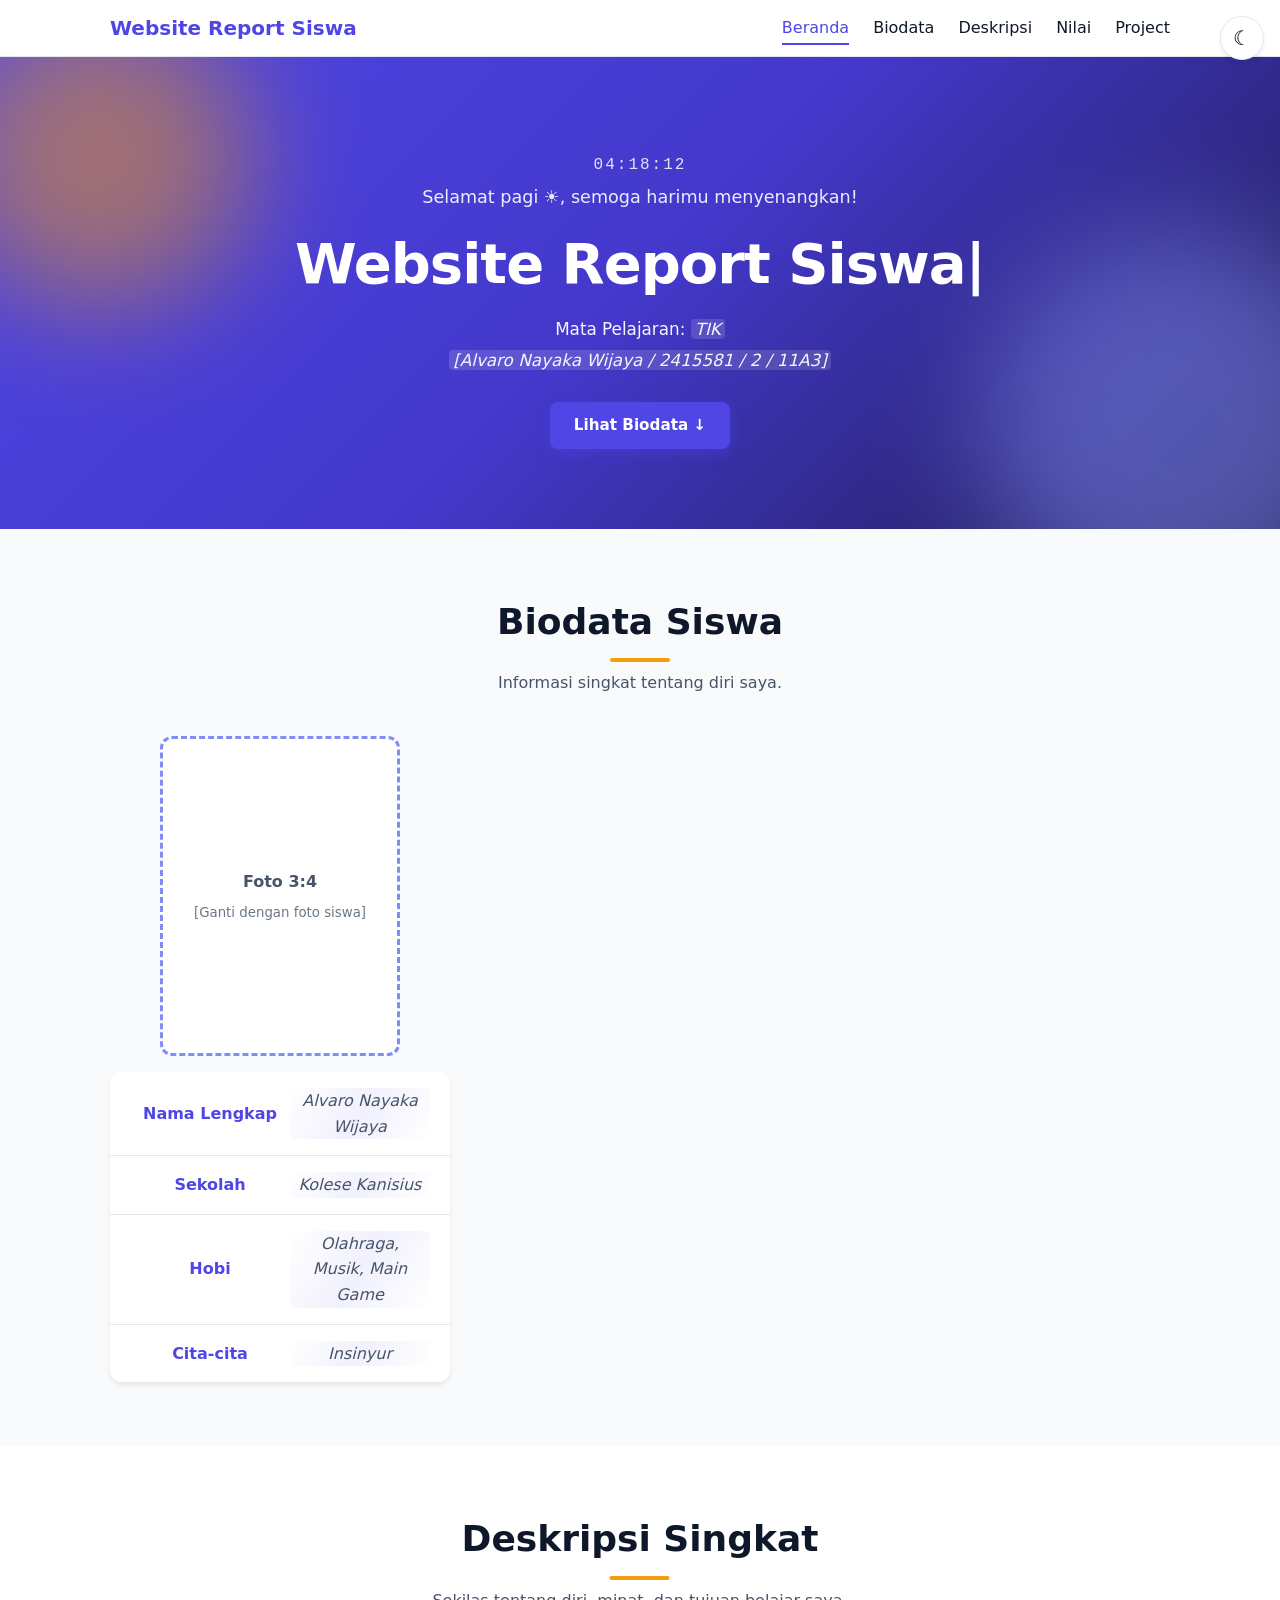
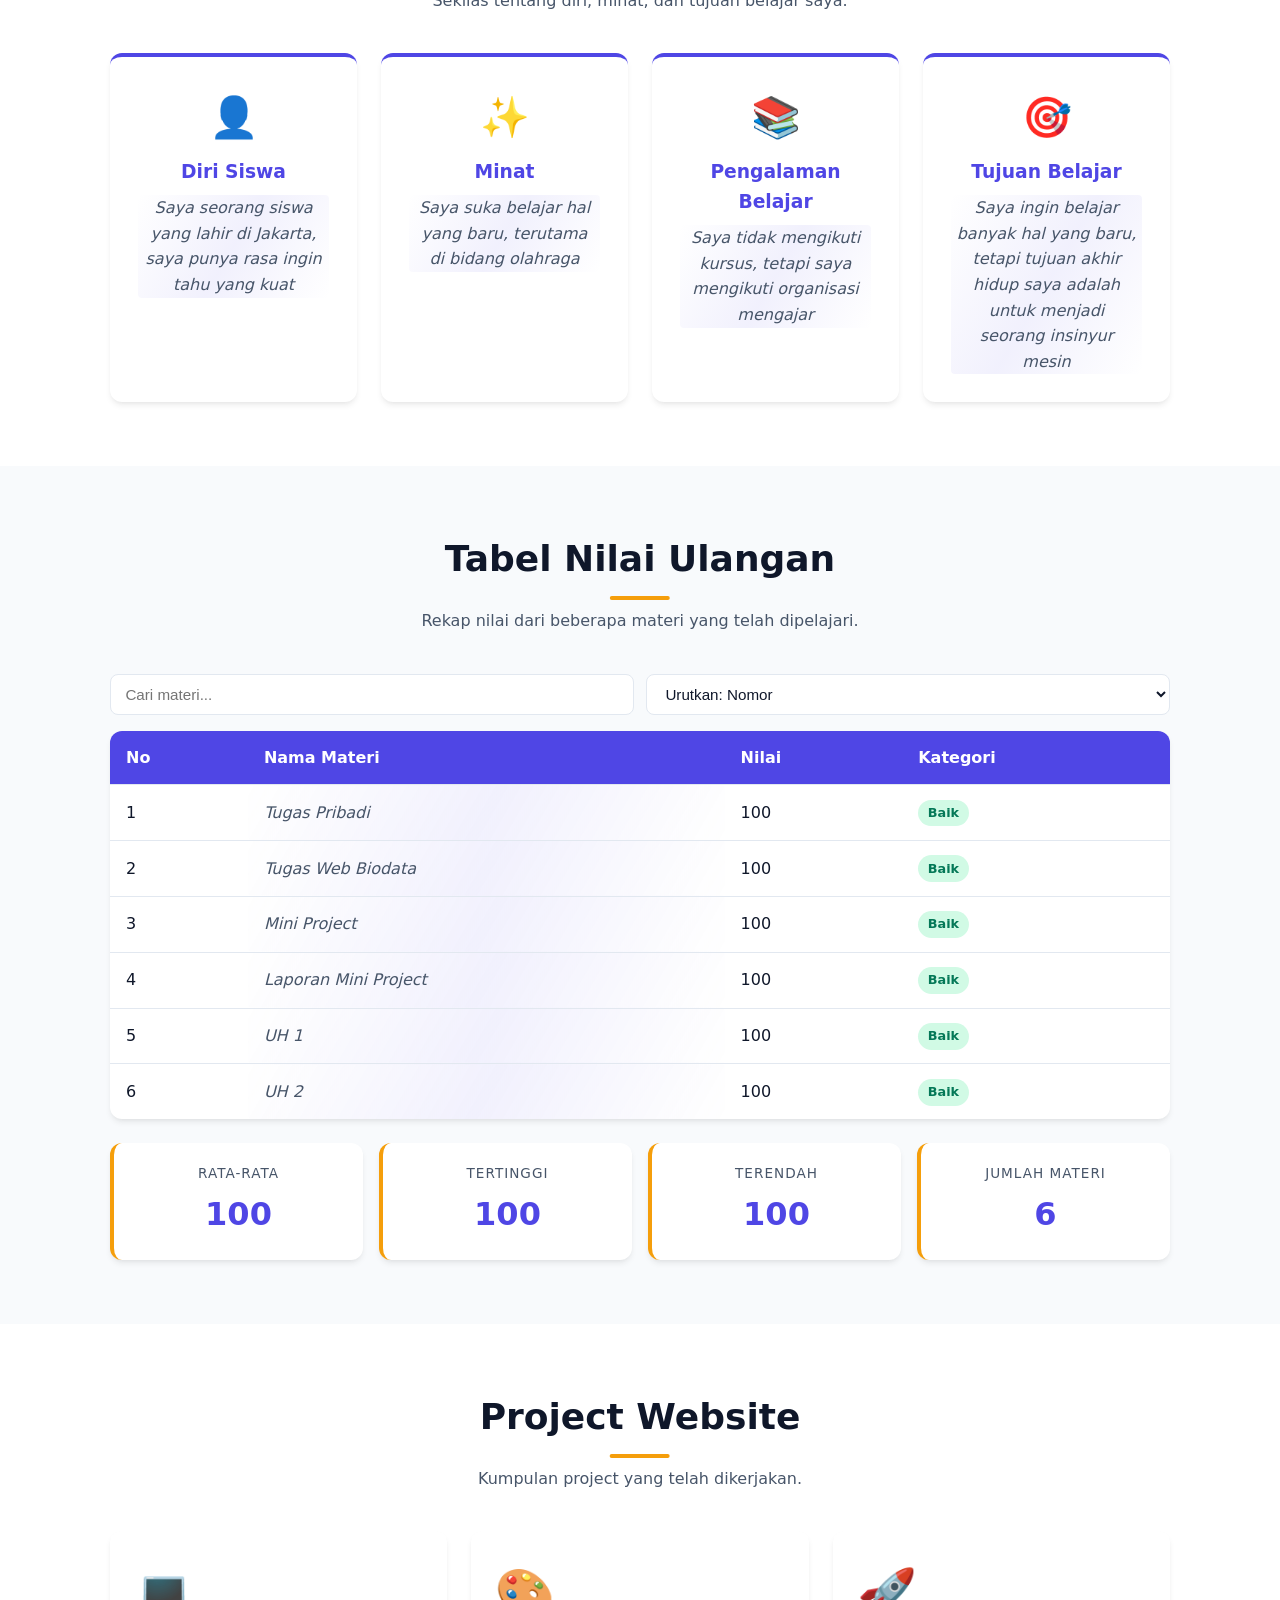
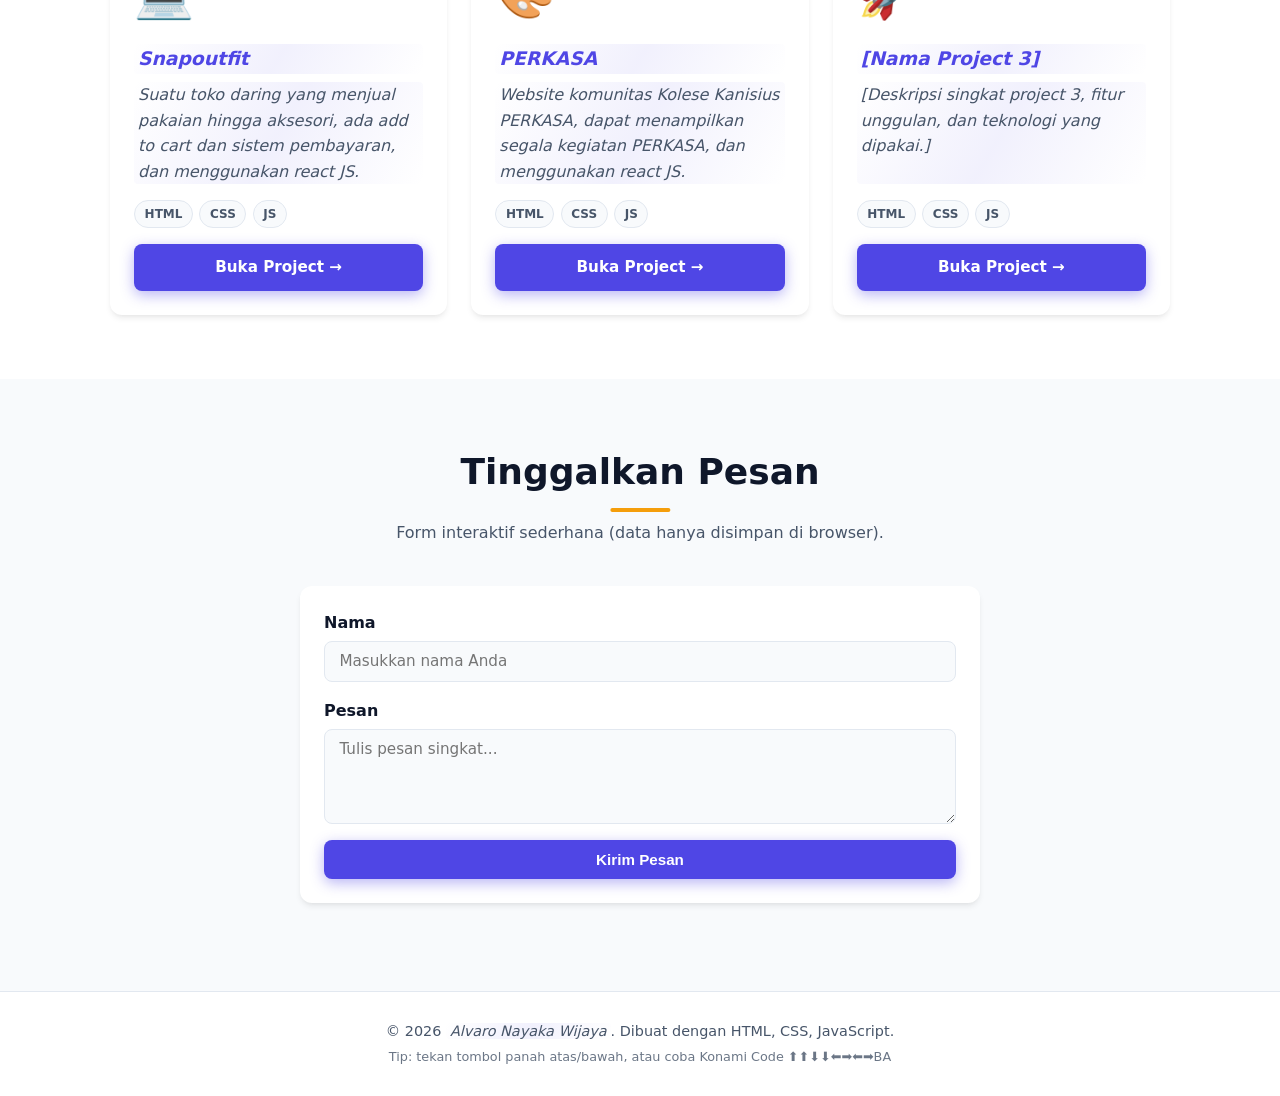
==== index.html @ 35d97513 "Update index.html" ====
<!DOCTYPE html>
<html lang="id">
<head>
  <meta charset="UTF-8" />
  <meta name="viewport" content="width=device-width, initial-scale=1.0" />
  <title>Website Report Siswa</title>
  <link rel="stylesheet" href="css/style.css" />
</head>
<body>

  <div id="loader" class="loader">
    <div class="loader-spinner"></div>
    <p>Memuat halaman...</p>
  </div>

  <div id="scrollProgress" class="scroll-progress"></div>

  <button id="backToTop" class="back-to-top" aria-label="Kembali ke atas">&uarr;</button>

  <button id="themeToggle" class="theme-toggle" aria-label="Ganti tema">
    <span class="theme-icon">&#9790;</span>
  </button>

  <nav class="navbar" id="navbar">
    <div class="nav-container">
      <a href="#header" class="nav-logo">Website Report Siswa</a>
      <button class="nav-burger" id="navBurger" aria-label="Menu">
        <span></span><span></span><span></span>
      </button>
      <ul class="nav-menu" id="navMenu">
        <li><a href="#header" class="nav-link active">Beranda</a></li>
        <li><a href="#biodata" class="nav-link">Biodata</a></li>
        <li><a href="#deskripsi" class="nav-link">Deskripsi</a></li>
        <li><a href="#nilai" class="nav-link">Nilai</a></li>
        <li><a href="#project" class="nav-link">Project</a></li>
      </ul>
    </div>
  </nav>

  <header class="header" id="header">
    <div class="header-bg"></div>
    <div class="container header-content">
      <p class="header-clock" id="liveClock">--:--:--</p>
      <p class="header-greeting" id="greeting">Selamat datang!</p>
      <h1 class="header-title">
        <span id="typedTitle"></span><span class="cursor">|</span>
      </h1>
      <p class="header-subject">Mata Pelajaran: <span class="placeholder">TIK</span></p>
      <p class="header-identity">
        <span class="placeholder">[Alvaro Nayaka Wijaya / 2415581 / 2 / 11A3]</span>
      </p>
      <a href="#biodata" class="btn btn-primary header-cta">Lihat Biodata &darr;</a>
    </div>
  </header>

  <main>

    <section class="section reveal" id="biodata">
      <div class="container">
        <h2 class="section-title">Biodata Siswa</h2>
        <p class="section-sub">Informasi singkat tentang diri saya.</p>
        <div class="biodata-grid">
          <div class="biodata-photo">
            <div class="biodata-photo">
            <div class="photo-frame" id="photoFrame">
              <div class="photo-placeholder">
                <span>Foto 3:4</span>
                <small>[Ganti dengan foto siswa]</small>
              </div>
            </div>
          </div>    
          <ul class="biodata-list">
            <li><strong>Nama Lengkap</strong><span class="placeholder">Alvaro Nayaka Wijaya</span></li>
            <li><strong>Sekolah</strong><span class="placeholder">Kolese Kanisius</span></li>
            <li><strong>Hobi</strong><span class="placeholder">Olahraga, Musik, Main Game</span></li>
            <li><strong>Cita-cita</strong><span class="placeholder">Insinyur</span></li>
          </ul>
        </div>
      </div>
    </section>

    <section class="section section-alt reveal" id="deskripsi">
      <div class="container">
        <h2 class="section-title">Deskripsi Singkat</h2>
        <p class="section-sub">Sekilas tentang diri, minat, dan tujuan belajar saya.</p>
        <div class="desc-grid">
          <article class="desc-card">
            <div class="desc-icon">&#128100;</div>
            <h3>Diri Siswa</h3>
            <p class="placeholder">Saya seorang siswa yang lahir di Jakarta, saya punya rasa ingin tahu yang kuat</p>
          </article>
          <article class="desc-card">
            <div class="desc-icon">&#10024;</div>
            <h3>Minat</h3>
            <p class="placeholder">Saya suka belajar hal yang baru, terutama di bidang olahraga</p>
          </article>
          <article class="desc-card">
            <div class="desc-icon">&#128218;</div>
            <h3>Pengalaman Belajar</h3>
            <p class="placeholder">Saya tidak mengikuti kursus, tetapi saya mengikuti organisasi mengajar</p>
          </article>
          <article class="desc-card">
            <div class="desc-icon">&#127919;</div>
            <h3>Tujuan Belajar</h3>
            <p class="placeholder">Saya ingin belajar banyak hal yang baru, tetapi tujuan akhir hidup saya adalah untuk menjadi seorang insinyur mesin</p>
          </article>
        </div>
      </div>
    </section>

    <section class="section reveal" id="nilai">
      <div class="container">
        <h2 class="section-title">Tabel Nilai Ulangan</h2>
        <p class="section-sub">Rekap nilai dari beberapa materi yang telah dipelajari.</p>

        <div class="table-controls">
          <input type="text" id="searchNilai" placeholder="Cari materi..." class="input" />
          <select id="sortNilai" class="input">
            <option value="default">Urutkan: Nomor</option>
            <option value="asc">Nilai Terendah</option>
            <option value="desc">Nilai Tertinggi</option>
            <option value="az">Nama A-Z</option>
          </select>
        </div>

        <div class="table-wrapper">
          <table class="table-nilai" id="tableNilai">
            <thead>
              <tr>
                <th>No</th>
                <th>Nama Materi</th>
                <th>Nilai</th>
                <th>Kategori</th>
              </tr>
            </thead>
            <tbody>
              <tr><td>1</td><td class="placeholder">Tugas Pribadi</td><td data-nilai="100">100</td><td></td></tr>
              <tr><td>2</td><td class="placeholder">Tugas Web Biodata</td><td data-nilai="100">100</td><td></td></tr>
              <tr><td>3</td><td class="placeholder">Mini Project</td><td data-nilai="100">100</td><td></td></tr>
              <tr><td>4</td><td class="placeholder">Laporan Mini Project</td><td data-nilai="100">100</td><td></td></tr>
              <tr><td>5</td><td class="placeholder">UH 1</td><td data-nilai="100">100</td><td></td></tr>
              <tr><td>6</td><td class="placeholder">UH 2</td><td data-nilai="100">100</td><td></td></tr>
            </tbody>
          </table>
        </div>

        <div class="stats-grid">
          <div class="stat-card">
            <p class="stat-label">Rata-rata</p>
            <p class="stat-value"><span data-counter="0" id="statAvg">0</span></p>
          </div>
          <div class="stat-card">
            <p class="stat-label">Tertinggi</p>
            <p class="stat-value"><span data-counter="0" id="statMax">0</span></p>
          </div>
          <div class="stat-card">
            <p class="stat-label">Terendah</p>
            <p class="stat-value"><span data-counter="0" id="statMin">0</span></p>
          </div>
          <div class="stat-card">
            <p class="stat-label">Jumlah Materi</p>
            <p class="stat-value"><span data-counter="0" id="statCount">0</span></p>
          </div>
        </div>
      </div>
    </section>

    <section class="section section-alt reveal" id="project">
      <div class="container">
        <h2 class="section-title">Project Website</h2>
        <p class="section-sub">Kumpulan project yang telah dikerjakan.</p>
        <div class="project-grid">
          <article class="project-card" data-project="1">
            <div class="project-thumb">&#128187;</div>
            <h3 class="placeholder">Snapoutfit</h3>
            <p class="placeholder">Suatu toko daring yang menjual pakaian hingga aksesori, ada add to cart dan sistem pembayaran, dan menggunakan react JS.</p>
            <div class="project-tags">
              <span class="tag">HTML</span><span class="tag">CSS</span><span class="tag">JS</span>
            </div>
            <div class="project-actions">
              <a href="project1.html" class="btn btn-primary">Buka Project &rarr;</a>
            </div>
          </article>

          <article class="project-card" data-project="2">
            <div class="project-thumb">&#127912;</div>
            <h3 class="placeholder">PERKASA</h3>
            <p class="placeholder">Website komunitas Kolese Kanisius PERKASA, dapat menampilkan segala kegiatan PERKASA, dan menggunakan react JS.</p>
            <div class="project-tags">
              <span class="tag">HTML</span><span class="tag">CSS</span><span class="tag">JS</span>
            </div>
            <div class="project-actions">
              <a href="project2.html" class="btn btn-primary">Buka Project &rarr;</a>
            </div>
          </article>

          <article class="project-card" data-project="3">
            <div class="project-thumb">&#128640;</div>
            <h3 class="placeholder">[Nama Project 3]</h3>
            <p class="placeholder">[Deskripsi singkat project 3, fitur unggulan, dan teknologi yang dipakai.]</p>
            <div class="project-tags">
              <span class="tag">HTML</span><span class="tag">CSS</span><span class="tag">JS</span>
            </div>
            <div class="project-actions">
              <a href="project3.html" class="btn btn-primary">Buka Project &rarr;</a>
            </div>
          </article>
        </div>
      </div>
    </section>

    <section class="section reveal" id="pesan">
      <div class="container narrow">
        <h2 class="section-title">Tinggalkan Pesan</h2>
        <p class="section-sub">Form interaktif sederhana (data hanya disimpan di browser).</p>
        <form class="contact-form" id="contactForm">
          <label>
            Nama
            <input type="text" id="cfName" required placeholder="Masukkan nama Anda" />
          </label>
          <label>
            Pesan
            <textarea id="cfMsg" rows="4" required placeholder="Tulis pesan singkat..."></textarea>
          </label>
          <button type="submit" class="btn btn-primary">Kirim Pesan</button>
        </form>
        <ul class="message-list" id="messageList"></ul>
      </div>
    </section>
  </main>

  <footer class="footer">
    <div class="container footer-inner">
      <p>&copy; <span id="year"></span> <span class="placeholder">Alvaro Nayaka Wijaya</span>. Dibuat dengan HTML, CSS, JavaScript.</p>
      <p class="footer-hint">Tip: tekan tombol panah atas/bawah, atau coba Konami Code &#11014;&#11014;&#11015;&#11015;&#11013;&#10145;&#11013;&#10145;BA</p>
    </div>
  </footer>

  <div id="toastContainer" class="toast-container"></div>

  <script src="js/script.js"></script>
</body>
</html>
---- css/style.css ----
*, *::before, *::after { box-sizing: border-box; }
html { scroll-behavior: smooth; }

:root {
  --primary: #4f46e5;
  --primary-dark: #4338ca;
  --primary-light: #818cf8;
  --accent: #f59e0b;
  --bg: #f8fafc;
  --bg-alt: #ffffff;
  --surface: #ffffff;
  --text: #0f172a;
  --text-muted: #475569;
  --border: #e2e8f0;
  --shadow: 0 4px 6px -1px rgba(0,0,0,0.08), 0 2px 4px -2px rgba(0,0,0,0.05);
  --shadow-lg: 0 20px 25px -5px rgba(0,0,0,0.1), 0 8px 10px -6px rgba(0,0,0,0.05);
  --radius: 12px;
  --radius-sm: 8px;
  --transition: 0.3s ease;
  --container: 1100px;
}

[data-theme="dark"] {
  --primary: #818cf8;
  --primary-dark: #6366f1;
  --primary-light: #a5b4fc;
  --accent: #fbbf24;
  --bg: #0f172a;
  --bg-alt: #1e293b;
  --surface: #1e293b;
  --text: #f1f5f9;
  --text-muted: #cbd5e1;
  --border: #334155;
  --shadow: 0 4px 6px -1px rgba(0,0,0,0.4), 0 2px 4px -2px rgba(0,0,0,0.3);
  --shadow-lg: 0 20px 25px -5px rgba(0,0,0,0.5), 0 8px 10px -6px rgba(0,0,0,0.3);
}

body {
  margin: 0;
  font-family: 'Segoe UI', Tahoma, system-ui, -apple-system, sans-serif;
  background: var(--bg);
  color: var(--text);
  line-height: 1.6;
  transition: background var(--transition), color var(--transition);
  overflow-x: hidden;
}

img { max-width: 100%; display: block; }
a { color: var(--primary); text-decoration: none; }

.container {
  width: 100%;
  max-width: var(--container);
  margin: 0 auto;
  padding: 0 1.25rem;
}
.container.narrow { max-width: 720px; }

.placeholder {
  font-style: italic;
  color: var(--text-muted);
  background: linear-gradient(120deg, transparent 0%, rgba(79,70,229,0.08) 50%, transparent 100%);
  padding: 0 0.25rem;
  border-radius: 4px;
}

.loader {
  position: fixed; inset: 0;
  background: var(--bg);
  display: flex; flex-direction: column;
  align-items: center; justify-content: center;
  z-index: 9999;
  transition: opacity 0.5s, visibility 0.5s;
}
.loader.hidden { opacity: 0; visibility: hidden; }
.loader-spinner {
  width: 60px; height: 60px;
  border: 4px solid var(--border);
  border-top-color: var(--primary);
  border-radius: 50%;
  animation: spin 1s linear infinite;
  margin-bottom: 1rem;
}
@keyframes spin { to { transform: rotate(360deg); } }

.scroll-progress {
  position: fixed; top: 0; left: 0;
  height: 4px; width: 0%;
  background: linear-gradient(90deg, var(--primary), var(--accent));
  z-index: 10000;
  transition: width 0.1s linear;
}

.back-to-top {
  position: fixed; bottom: 1.5rem; right: 1.5rem;
  width: 48px; height: 48px;
  border-radius: 50%;
  background: var(--primary);
  color: #fff;
  border: none;
  font-size: 1.25rem; font-weight: bold;
  cursor: pointer;
  box-shadow: var(--shadow-lg);
  opacity: 0; visibility: hidden;
  transform: translateY(20px);
  transition: all var(--transition);
  z-index: 999;
}
.back-to-top.visible { opacity: 1; visibility: visible; transform: translateY(0); }
.back-to-top:hover { background: var(--primary-dark); transform: translateY(-4px); }

.theme-toggle {
  position: fixed; top: 1rem; right: 1rem;
  width: 44px; height: 44px;
  border-radius: 50%;
  background: var(--surface);
  border: 1px solid var(--border);
  cursor: pointer;
  font-size: 1.25rem;
  box-shadow: var(--shadow);
  z-index: 1001;
  transition: transform var(--transition), background var(--transition);
}
.theme-toggle:hover { transform: rotate(30deg); }

.navbar {
  position: sticky; top: 0;
  background: var(--surface);
  border-bottom: 1px solid var(--border);
  z-index: 100;
  transition: background var(--transition), box-shadow var(--transition);
}
.navbar.scrolled { box-shadow: var(--shadow); }
.nav-container {
  display: flex; align-items: center; justify-content: space-between;
  max-width: var(--container);
  margin: 0 auto;
  padding: 0.75rem 1.25rem;
}
.nav-logo {
  font-weight: 700; font-size: 1.25rem;
  color: var(--primary);
}
.nav-menu {
  display: flex; gap: 1.5rem;
  list-style: none; margin: 0; padding: 0;
}
.nav-link {
  color: var(--text);
  font-weight: 500;
  padding: 0.5rem 0;
  position: relative;
  transition: color var(--transition);
}
.nav-link::after {
  content: ''; position: absolute;
  bottom: 0; left: 0;
  width: 0; height: 2px;
  background: var(--primary);
  transition: width var(--transition);
}
.nav-link:hover, .nav-link.active { color: var(--primary); }
.nav-link:hover::after, .nav-link.active::after { width: 100%; }

.nav-burger {
  display: none;
  flex-direction: column;
  gap: 4px;
  background: transparent; border: none;
  padding: 8px;
  cursor: pointer;
}
.nav-burger span {
  display: block;
  width: 24px; height: 2px;
  background: var(--text);
  transition: transform var(--transition), opacity var(--transition);
}
.nav-burger.open span:nth-child(1) { transform: translateY(6px) rotate(45deg); }
.nav-burger.open span:nth-child(2) { opacity: 0; }
.nav-burger.open span:nth-child(3) { transform: translateY(-6px) rotate(-45deg); }

.header {
  position: relative;
  padding: 6rem 0 5rem;
  overflow: hidden;
  text-align: center;
  color: #fff;
}
.header-bg {
  position: absolute; inset: 0;
  background: linear-gradient(135deg, var(--primary) 0%, var(--primary-dark) 50%, #1e1b4b 100%);
  z-index: -2;
}
.header-bg::before, .header-bg::after {
  content: '';
  position: absolute;
  border-radius: 50%;
  filter: blur(60px);
  opacity: 0.5;
}
.header-bg::before {
  width: 300px; height: 300px;
  background: var(--accent);
  top: -50px; left: -50px;
  animation: float 8s ease-in-out infinite;
}
.header-bg::after {
  width: 400px; height: 400px;
  background: var(--primary-light);
  bottom: -100px; right: -100px;
  animation: float 10s ease-in-out infinite reverse;
}
@keyframes float {
  0%, 100% { transform: translate(0,0); }
  50% { transform: translate(40px, -30px); }
}
.header-content { position: relative; z-index: 1; }
.header-clock {
  font-family: 'Courier New', monospace;
  font-size: 1rem;
  opacity: 0.85;
  letter-spacing: 2px;
  margin: 0;
}
.header-greeting {
  font-size: 1.1rem; opacity: 0.9;
  margin: 0.25rem 0 0.5rem;
}
.header-title {
  font-size: clamp(2rem, 5vw, 3.5rem);
  margin: 0.5rem 0;
  font-weight: 800;
  letter-spacing: -1px;
}
.cursor { animation: blink 1s steps(2) infinite; }
@keyframes blink { 50% { opacity: 0; } }
.header-subject, .header-identity {
  font-size: 1.05rem;
  opacity: 0.95;
  margin: 0.25rem 0;
}
.header .placeholder {
  background: rgba(255,255,255,0.15);
  color: #fff;
}
.header-cta { margin-top: 1.5rem; }

.btn {
  display: inline-block;
  padding: 0.7rem 1.5rem;
  border-radius: var(--radius-sm);
  font-weight: 600;
  font-size: 0.95rem;
  border: none; cursor: pointer;
  transition: all var(--transition);
  text-align: center;
}
.btn-primary {
  background: var(--primary);
  color: #fff;
  box-shadow: 0 4px 14px rgba(79,70,229,0.4);
}
.btn-primary:hover {
  background: var(--primary-dark);
  transform: translateY(-2px);
  box-shadow: 0 6px 20px rgba(79,70,229,0.5);
}
.btn-ghost {
  background: transparent;
  color: var(--primary);
  border: 2px solid var(--primary);
}
.btn-ghost:hover {
  background: var(--primary);
  color: #fff;
}

.section {
  padding: 4rem 0;
}
.section-alt { background: var(--bg-alt); }
.section-title {
  text-align: center;
  font-size: clamp(1.5rem, 4vw, 2.25rem);
  margin: 0 0 0.5rem;
  position: relative;
  display: inline-block;
  left: 50%; transform: translateX(-50%);
}
.section-title::after {
  content: '';
  display: block;
  width: 60px; height: 4px;
  background: var(--accent);
  margin: 0.5rem auto 0;
  border-radius: 2px;
}
.section-sub {
  text-align: center;
  color: var(--text-muted);
  margin: 0 0 2.5rem;
}

.reveal {
  opacity: 0;
  transform: translateY(40px);
  transition: opacity 0.8s, transform 0.8s;
}
.reveal.visible {
  opacity: 1; transform: translateY(0);
}

.biodata-grid {
  display: grid;
  grid-template-columns: 1fr 2fr;
  gap: 2.5rem;
  align-items: start;
}
.biodata-photo { text-align: center; }
.photo-frame {
  width: 100%;
  max-width: 240px;
  aspect-ratio: 3/4;
  margin: 0 auto 1rem;
  background: var(--surface);
  border: 3px dashed var(--primary-light);
  border-radius: var(--radius);
  overflow: hidden;
  position: relative;
  transition: transform var(--transition);
}
.photo-frame:hover { transform: scale(1.02) rotate(-1deg); }
.photo-frame img {
  width: 100%; height: 100%;
  object-fit: cover;
}
.photo-placeholder {
  position: absolute; inset: 0;
  display: flex; flex-direction: column;
  align-items: center; justify-content: center;
  color: var(--text-muted);
  font-weight: 600;
  text-align: center; padding: 1rem;
}
.photo-placeholder small { margin-top: 0.5rem; font-weight: 400; opacity: 0.8; }
.biodata-list {
  list-style: none;
  padding: 0; margin: 0;
  background: var(--surface);
  border-radius: var(--radius);
  box-shadow: var(--shadow);
  overflow: hidden;
}
.biodata-list li {
  display: grid;
  grid-template-columns: 160px 1fr;
  padding: 1rem 1.25rem;
  border-bottom: 1px solid var(--border);
  align-items: center;
  transition: background var(--transition);
}
.biodata-list li:last-child { border-bottom: none; }
.biodata-list li:hover { background: var(--bg); }
.biodata-list strong { color: var(--primary); }

.desc-grid {
  display: grid;
  grid-template-columns: repeat(auto-fit, minmax(220px, 1fr));
  gap: 1.5rem;
}
.desc-card {
  background: var(--surface);
  padding: 1.75rem;
  border-radius: var(--radius);
  box-shadow: var(--shadow);
  text-align: center;
  transition: transform var(--transition), box-shadow var(--transition);
  border-top: 4px solid var(--primary);
}
.desc-card:hover {
  transform: translateY(-6px);
  box-shadow: var(--shadow-lg);
}
.desc-icon {
  font-size: 2.5rem;
  margin-bottom: 0.5rem;
}
.desc-card h3 {
  margin: 0.5rem 0;
  color: var(--primary);
}
.desc-card p { margin: 0; color: var(--text-muted); }

.table-controls {
  display: flex; gap: 0.75rem;
  margin-bottom: 1rem;
  flex-wrap: wrap;
}
.input {
  flex: 1; min-width: 180px;
  padding: 0.65rem 0.9rem;
  border: 1px solid var(--border);
  border-radius: var(--radius-sm);
  background: var(--surface);
  color: var(--text);
  font-size: 0.95rem;
  transition: border var(--transition), box-shadow var(--transition);
}
.input:focus {
  outline: none;
  border-color: var(--primary);
  box-shadow: 0 0 0 3px rgba(79,70,229,0.15);
}
.table-wrapper {
  overflow-x: auto;
  background: var(--surface);
  border-radius: var(--radius);
  box-shadow: var(--shadow);
}
.table-nilai {
  width: 100%;
  border-collapse: collapse;
  min-width: 500px;
}
.table-nilai thead { background: var(--primary); color: #fff; }
.table-nilai th, .table-nilai td {
  padding: 0.85rem 1rem;
  text-align: left;
}
.table-nilai tbody tr {
  border-top: 1px solid var(--border);
  transition: background var(--transition);
}
.table-nilai tbody tr:hover { background: var(--bg); }
.kategori {
  display: inline-block;
  padding: 0.2rem 0.6rem;
  border-radius: 999px;
  font-size: 0.8rem;
  font-weight: 600;
}
.kategori.baik { background: #d1fae5; color: #047857; }
.kategori.cukup { background: #fef3c7; color: #b45309; }
.kategori.kurang { background: #fee2e2; color: #b91c1c; }
[data-theme="dark"] .kategori.baik { background: #064e3b; color: #6ee7b7; }
[data-theme="dark"] .kategori.cukup { background: #78350f; color: #fcd34d; }
[data-theme="dark"] .kategori.kurang { background: #7f1d1d; color: #fca5a5; }

.stats-grid {
  display: grid;
  grid-template-columns: repeat(auto-fit, minmax(140px, 1fr));
  gap: 1rem;
  margin-top: 1.5rem;
}
.stat-card {
  background: var(--surface);
  padding: 1.25rem;
  border-radius: var(--radius);
  text-align: center;
  box-shadow: var(--shadow);
  border-left: 4px solid var(--accent);
}
.stat-label {
  margin: 0;
  color: var(--text-muted);
  font-size: 0.85rem;
  text-transform: uppercase;
  letter-spacing: 1px;
}
.stat-value {
  font-size: 2rem;
  font-weight: 800;
  color: var(--primary);
  margin: 0.25rem 0 0;
}

.project-grid {
  display: grid;
  grid-template-columns: repeat(auto-fit, minmax(260px, 1fr));
  gap: 1.5rem;
}
.project-card {
  background: var(--surface);
  border-radius: var(--radius);
  padding: 1.5rem;
  box-shadow: var(--shadow);
  display: flex; flex-direction: column;
  transition: transform var(--transition), box-shadow var(--transition);
  position: relative;
  overflow: hidden;
}
.project-card::before {
  content: '';
  position: absolute;
  top: 0; left: 0; right: 0;
  height: 4px;
  background: linear-gradient(90deg, var(--primary), var(--accent));
  transform: scaleX(0);
  transform-origin: left;
  transition: transform 0.4s;
}
.project-card:hover { transform: translateY(-6px); box-shadow: var(--shadow-lg); }
.project-card:hover::before { transform: scaleX(1); }
.project-thumb {
  font-size: 3rem;
  margin-bottom: 0.5rem;
}
.project-card h3 { margin: 0.25rem 0 0.5rem; color: var(--primary); }
.project-card p { color: var(--text-muted); flex: 1; margin: 0 0 1rem; }
.project-tags {
  display: flex; flex-wrap: wrap; gap: 0.4rem;
  margin-bottom: 1rem;
}
.tag {
  background: var(--bg);
  border: 1px solid var(--border);
  color: var(--text-muted);
  padding: 0.2rem 0.6rem;
  border-radius: 999px;
  font-size: 0.75rem;
  font-weight: 600;
}
.project-actions {
  display: flex; gap: 0.5rem;
  flex-wrap: wrap;
}
.project-actions .btn { flex: 1; min-width: 110px; }

.contact-form {
  display: flex; flex-direction: column;
  gap: 1rem;
  background: var(--surface);
  padding: 1.5rem;
  border-radius: var(--radius);
  box-shadow: var(--shadow);
}
.contact-form label {
  display: flex; flex-direction: column;
  gap: 0.35rem;
  font-weight: 600;
  color: var(--text);
}
.contact-form input, .contact-form textarea {
  padding: 0.65rem 0.9rem;
  border: 1px solid var(--border);
  border-radius: var(--radius-sm);
  background: var(--bg);
  color: var(--text);
  font-family: inherit;
  font-size: 0.95rem;
  resize: vertical;
}
.contact-form input:focus, .contact-form textarea:focus {
  outline: none;
  border-color: var(--primary);
  box-shadow: 0 0 0 3px rgba(79,70,229,0.15);
}
.message-list {
  list-style: none;
  padding: 0;
  margin: 1.5rem 0 0;
  display: flex; flex-direction: column;
  gap: 0.75rem;
}
.message-list li {
  background: var(--surface);
  padding: 0.85rem 1rem;
  border-radius: var(--radius-sm);
  box-shadow: var(--shadow);
  border-left: 4px solid var(--primary);
  display: flex; flex-direction: column;
  gap: 0.25rem;
  animation: slideIn 0.4s;
}
.message-list .msg-name { font-weight: 700; color: var(--primary); }
.message-list .msg-time { font-size: 0.75rem; color: var(--text-muted); }
.message-list .msg-del {
  align-self: flex-end;
  background: transparent;
  border: none;
  color: #dc2626;
  cursor: pointer;
  font-size: 0.85rem;
}
@keyframes slideIn {
  from { opacity: 0; transform: translateX(-20px); }
  to { opacity: 1; transform: translateX(0); }
}

.footer {
  background: var(--surface);
  border-top: 1px solid var(--border);
  padding: 1.5rem 0;
  text-align: center;
  color: var(--text-muted);
  font-size: 0.9rem;
}
.footer-inner p { margin: 0.25rem 0; }
.footer-hint { font-size: 0.8rem; opacity: 0.8; }

.modal {
  position: fixed; inset: 0;
  display: none;
  align-items: center; justify-content: center;
  z-index: 2000;
  padding: 1rem;
}
.modal.open { display: flex; animation: fadeIn 0.3s; }
.modal-overlay {
  position: absolute; inset: 0;
  background: rgba(0,0,0,0.6);
  backdrop-filter: blur(4px);
}
.modal-content {
  position: relative;
  background: var(--surface);
  padding: 2rem;
  border-radius: var(--radius);
  max-width: 500px; width: 100%;
  box-shadow: var(--shadow-lg);
  animation: modalIn 0.35s cubic-bezier(.2,.9,.3,1.2);
}
@keyframes modalIn {
  from { opacity: 0; transform: translateY(40px) scale(0.95); }
  to { opacity: 1; transform: translateY(0) scale(1); }
}
@keyframes fadeIn { from { opacity: 0; } to { opacity: 1; } }
.modal-close {
  position: absolute; top: 0.75rem; right: 0.75rem;
  background: transparent; border: none;
  width: 36px; height: 36px;
  font-size: 1.5rem; cursor: pointer;
  color: var(--text-muted);
  border-radius: 50%;
  transition: background var(--transition);
}
.modal-close:hover { background: var(--bg); }

.toast-container {
  position: fixed;
  bottom: 1rem; left: 50%;
  transform: translateX(-50%);
  display: flex; flex-direction: column;
  gap: 0.5rem;
  z-index: 3000;
  pointer-events: none;
}
.toast {
  background: var(--surface);
  border-left: 4px solid var(--primary);
  padding: 0.85rem 1.25rem;
  border-radius: var(--radius-sm);
  box-shadow: var(--shadow-lg);
  min-width: 240px; max-width: 90vw;
  pointer-events: auto;
  animation: toastIn 0.3s, toastOut 0.3s 2.7s forwards;
  font-size: 0.95rem;
}
.toast.success { border-left-color: #10b981; }
.toast.error { border-left-color: #ef4444; }
.toast.info { border-left-color: var(--primary); }
@keyframes toastIn {
  from { opacity: 0; transform: translateY(20px); }
  to { opacity: 1; transform: translateY(0); }
}
@keyframes toastOut {
  to { opacity: 0; transform: translateY(20px); }
}

.project-page {
  min-height: 100vh;
  display: flex; flex-direction: column;
}
.project-hero {
  background: linear-gradient(135deg, var(--primary), var(--primary-dark));
  color: #fff;
  padding: 4rem 0 3rem;
  text-align: center;
}
.project-hero h1 {
  font-size: clamp(1.75rem, 5vw, 3rem);
  margin: 0.5rem 0;
}
.project-hero .badge {
  display: inline-block;
  background: rgba(255,255,255,0.2);
  padding: 0.25rem 0.75rem;
  border-radius: 999px;
  font-size: 0.85rem;
  font-weight: 600;
  letter-spacing: 1px;
}
.project-body { flex: 1; padding: 3rem 0; }
.project-body h2 {
  color: var(--primary);
  margin-top: 2rem;
}
.feature-list {
  list-style: none; padding: 0;
  display: grid; gap: 0.75rem;
}
.feature-list li {
  background: var(--surface);
  padding: 0.85rem 1rem;
  border-radius: var(--radius-sm);
  box-shadow: var(--shadow);
  border-left: 4px solid var(--accent);
}
.back-button-wrap {
  text-align: center; margin-top: 2rem;
}

.other-projects {
  margin-top: 3rem;
  padding-top: 2rem;
  border-top: 1px solid var(--border);
}
.other-projects h2 {
  text-align: center;
  margin-bottom: 1.5rem;
}
.wiki-embed {
  width: 100%;
  aspect-ratio: 21 / 9;
  border: 0;
  border-radius: var(--radius);
  box-shadow: var(--shadow);
  background: var(--bg-alt);
  margin-bottom: 2rem;
  display: block;
}

.other-grid {
  display: grid;
  grid-template-columns: repeat(auto-fit, minmax(300px, 1fr));
  gap: 1.5rem;
}
.other-card {
  background: var(--surface);
  border-radius: var(--radius);
  box-shadow: var(--shadow);
  overflow: hidden;
  display: flex; flex-direction: column;
  transition: transform var(--transition), box-shadow var(--transition);
  border-top: 4px solid var(--primary);
}
.other-card:hover {
  transform: translateY(-6px);
  box-shadow: var(--shadow-lg);
}
.other-preview {
  position: relative;
  width: 100%;
  background: var(--bg);
  overflow: hidden;
  border-bottom: 1px solid var(--border);

  min-height: 200px;
}
.other-preview iframe {
  position: absolute;
  top: 0; left: 0;
  border: 0;
  transform-origin: 0 0;
  pointer-events: none;
  background: var(--bg-alt);

}
.other-preview::after {
  content: '';
  position: absolute; inset: 0;
  background: linear-gradient(180deg, transparent 75%, rgba(0,0,0,0.08));
  pointer-events: none;
}
.other-preview-loading {
  position: absolute; inset: 0;
  display: flex; align-items: center; justify-content: center;
  color: var(--text-muted);
  font-size: 0.85rem;
  z-index: 1;
}
.other-preview.ready .other-preview-loading { display: none; }

.is-iframe .theme-toggle,
.is-iframe .scroll-progress,
.is-iframe .back-to-top,
.is-iframe #toastContainer,
.is-iframe #loader,
.is-iframe .navbar { display: none !important; }
.is-iframe body { overflow: hidden; }
.other-info {
  padding: 1rem 1.25rem;
  display: flex; flex-direction: column;
  gap: 0.3rem;
}
.other-info .badge-small {
  display: inline-block;
  background: var(--bg);
  border: 1px solid var(--border);
  color: var(--text-muted);
  padding: 0.15rem 0.55rem;
  border-radius: 999px;
  font-size: 0.7rem;
  font-weight: 600;
  letter-spacing: 1px;
  align-self: flex-start;
}
.other-info h4 {
  margin: 0.25rem 0 0;
  color: var(--primary);
  font-size: 1.05rem;
}
.other-info p {
  margin: 0;
  color: var(--text-muted);
  font-size: 0.9rem;
}
.other-info .btn {
  margin-top: 0.6rem;
  align-self: flex-start;
}

@media (max-width: 768px) {
  .biodata-grid {
    grid-template-columns: 1fr;
  }
  .biodata-list li {
    grid-template-columns: 1fr;
    gap: 0.25rem;
  }
  .nav-burger { display: flex; }
  .nav-menu {
    position: absolute;
    top: 100%; left: 0; right: 0;
    flex-direction: column;
    background: var(--surface);
    padding: 1rem 1.25rem;
    gap: 0.75rem;
    border-bottom: 1px solid var(--border);
    transform: translateY(-150%);
    transition: transform var(--transition);
  }
  .nav-menu.open { transform: translateY(0); }
  .header { padding: 4rem 0 3rem; }
  .section { padding: 3rem 0; }
  .theme-toggle { top: auto; bottom: 5rem; }
}

@media (max-width: 480px) {
  .project-actions { flex-direction: column; }
  .project-actions .btn { width: 100%; }
  .header-title { font-size: 1.75rem; }
}

.confetti {
  position: fixed;
  width: 10px; height: 10px;
  pointer-events: none;
  z-index: 9998;
  animation: confettiFall linear forwards;
}
@keyframes confettiFall {
  to { transform: translateY(110vh) rotate(720deg); opacity: 0; }
}

@media (prefers-reduced-motion: reduce) {
  *, *::before, *::after {
    animation-duration: 0.01ms !important;
    transition-duration: 0.01ms !important;
  }
}
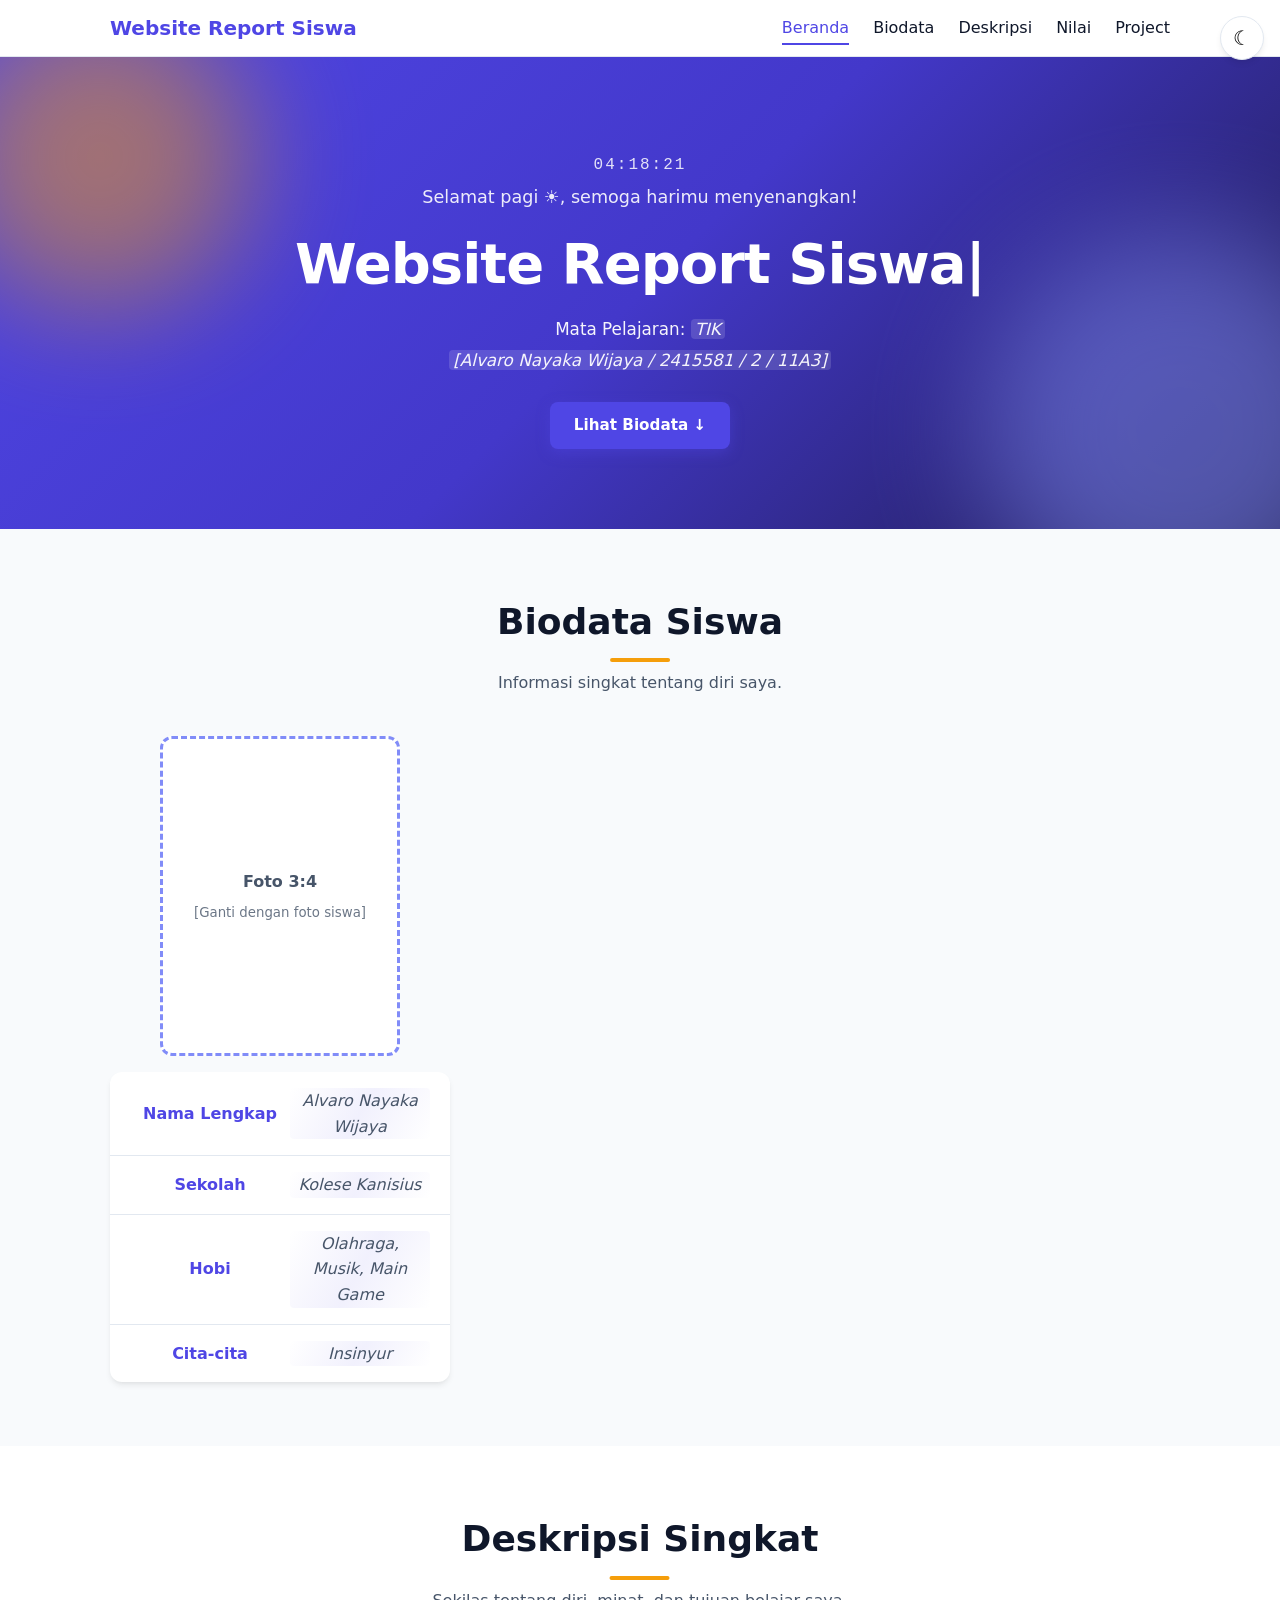
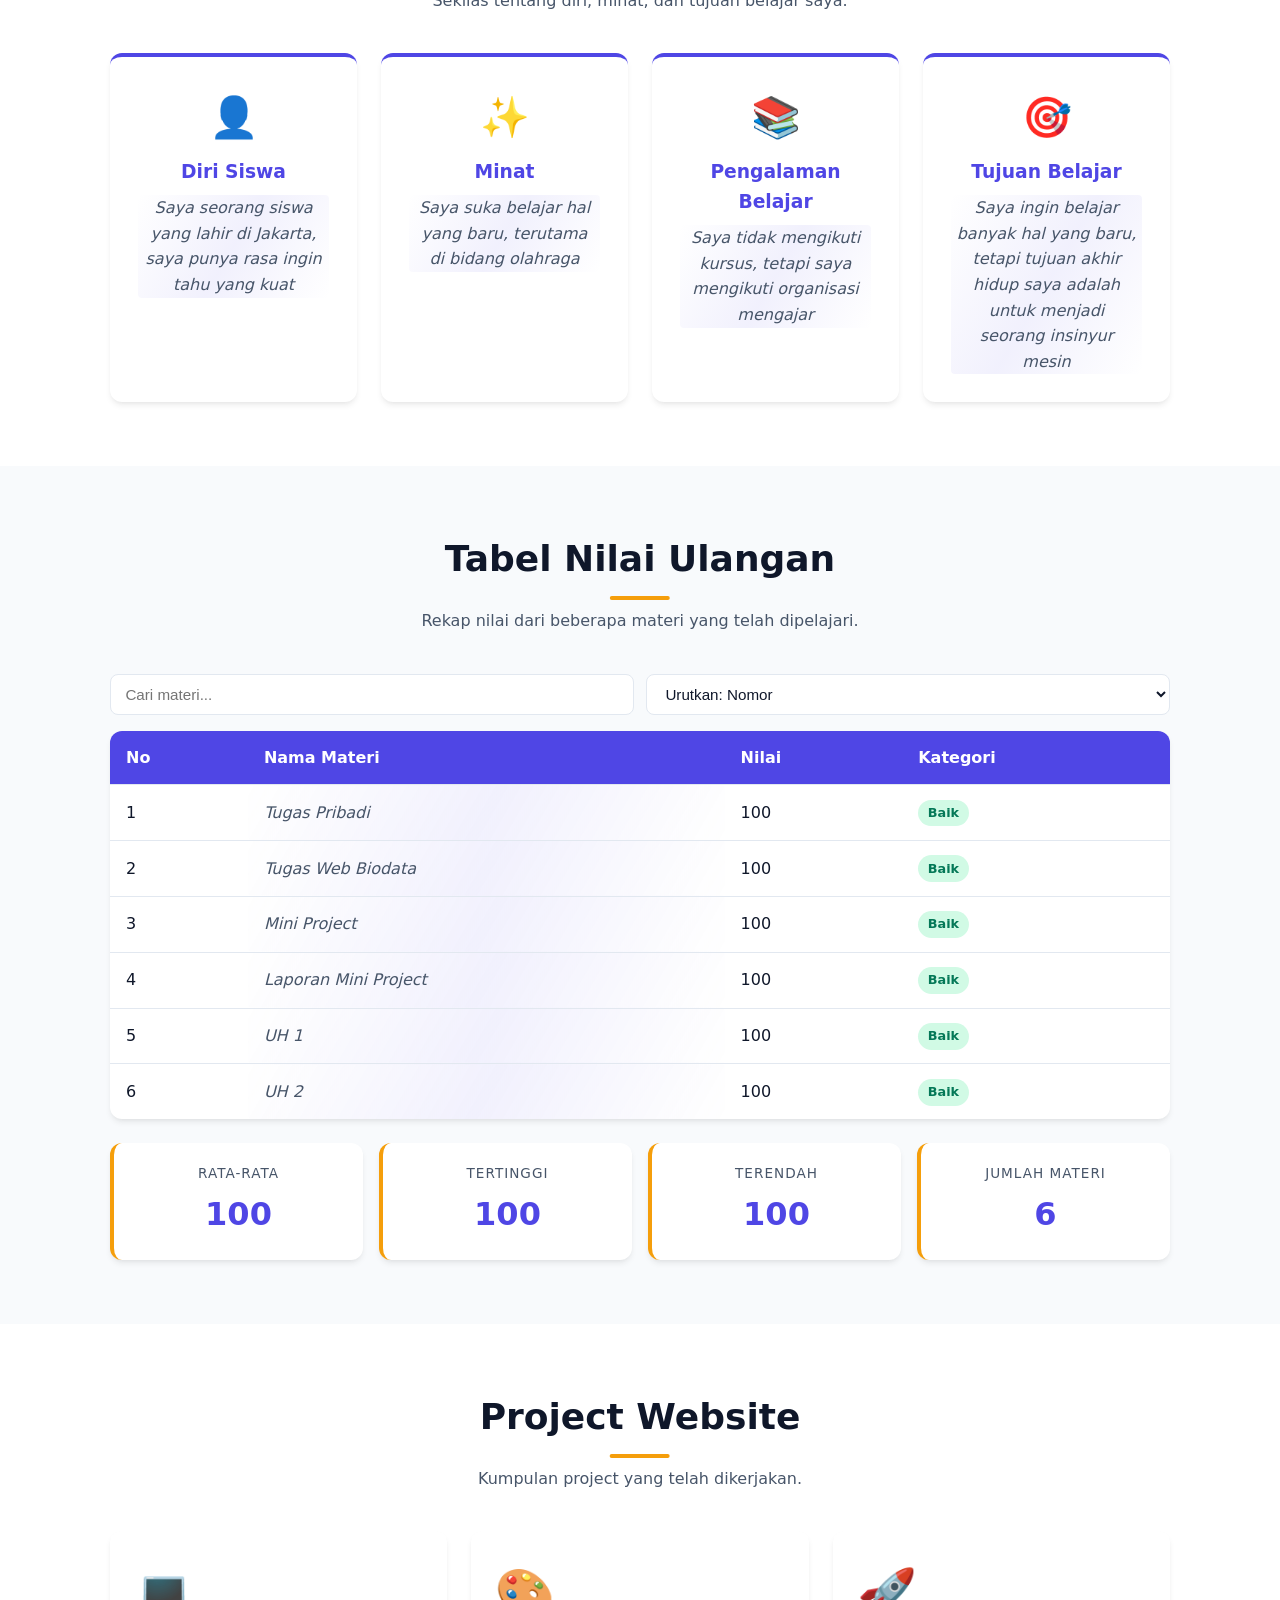
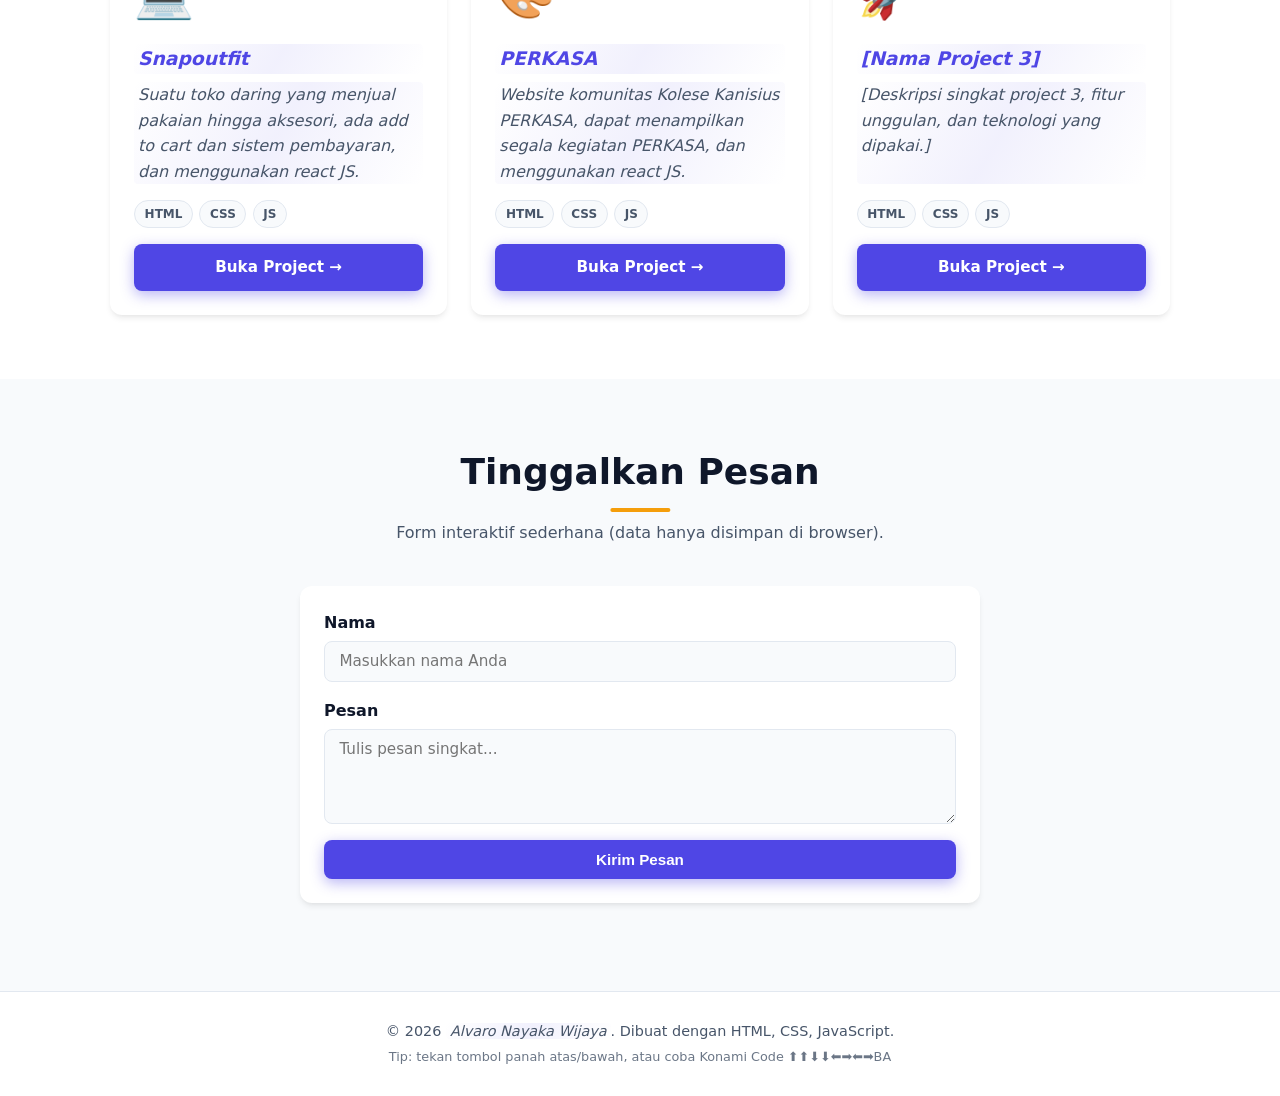
==== commit a03acb88: "Update index.html" ====
--- a/index.html
+++ b/index.html
@@ -67,8 +67,7 @@
                 <span>Foto 3:4</span>
                 <small>[Ganti dengan foto siswa]</small>
               </div>
-            </div>
-          </div>    
+            </div> 
           <ul class="biodata-list">
             <li><strong>Nama Lengkap</strong><span class="placeholder">Alvaro Nayaka Wijaya</span></li>
             <li><strong>Sekolah</strong><span class="placeholder">Kolese Kanisius</span></li>
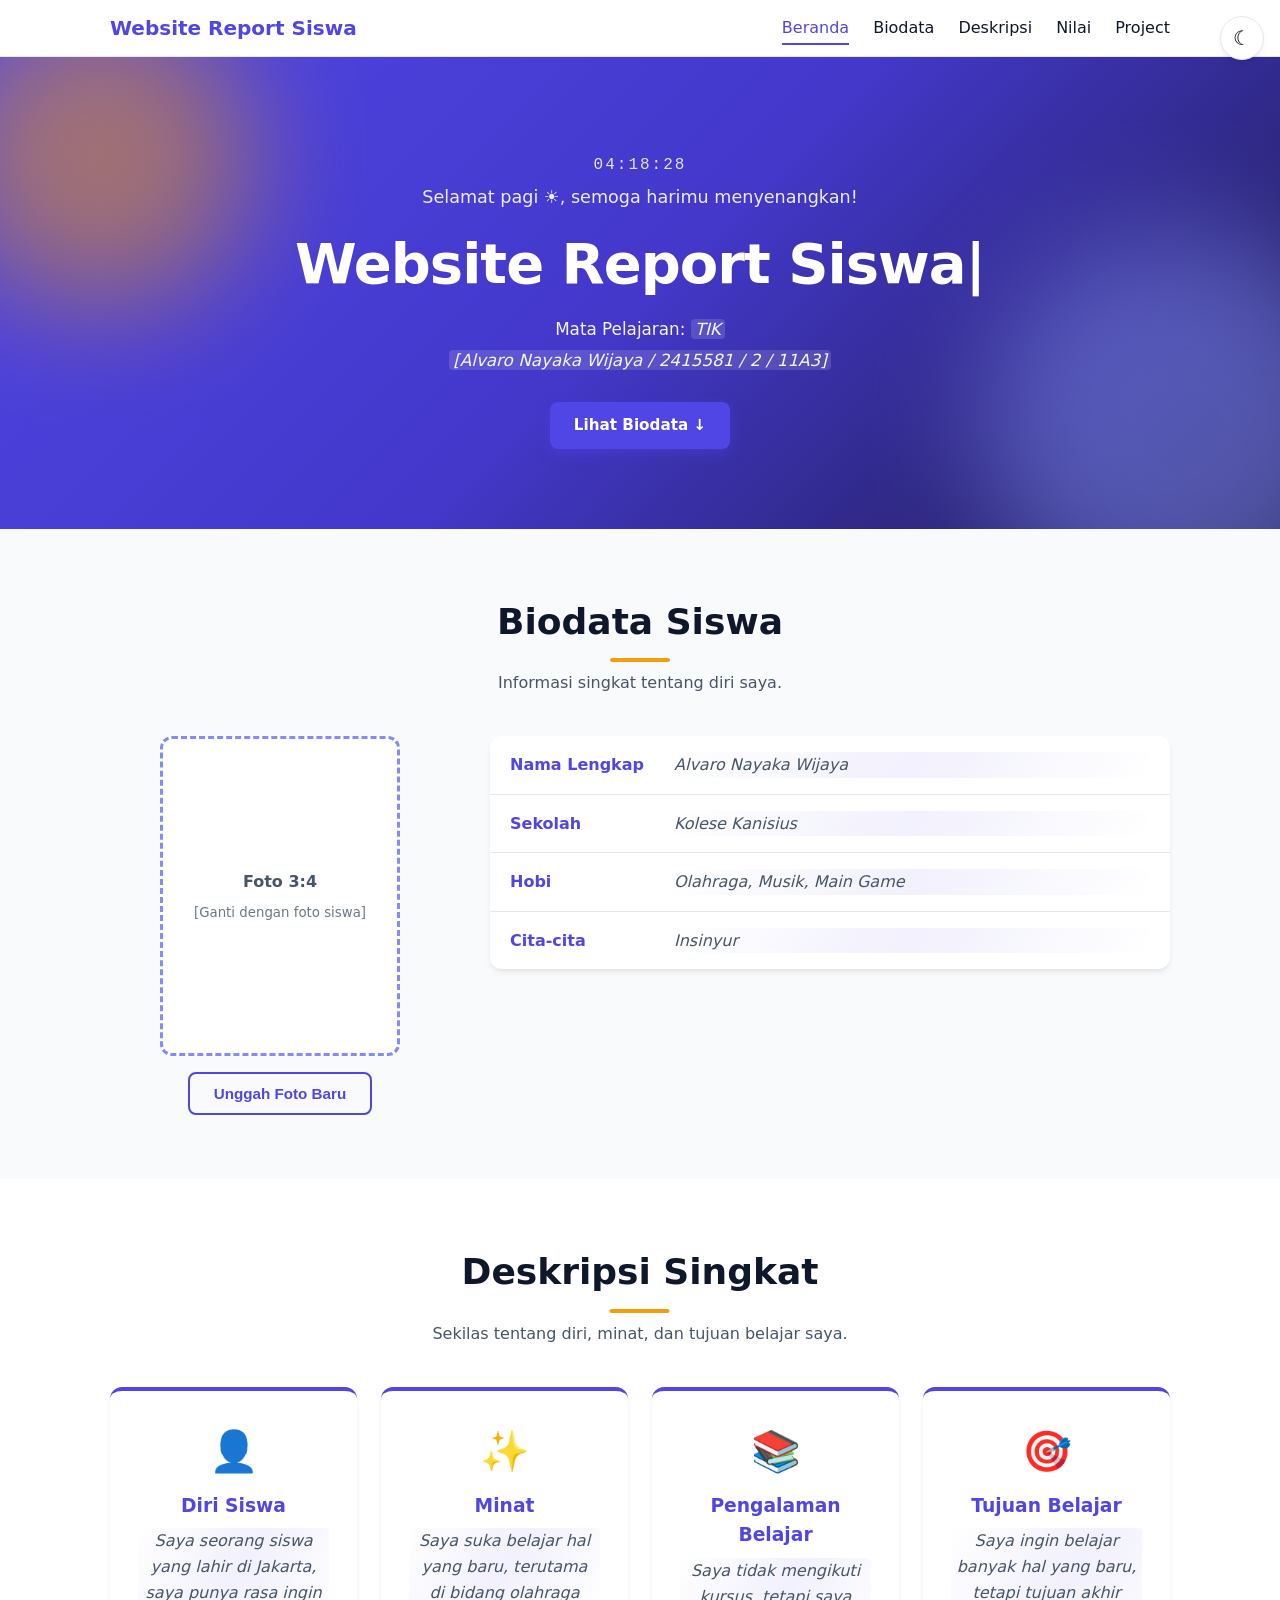
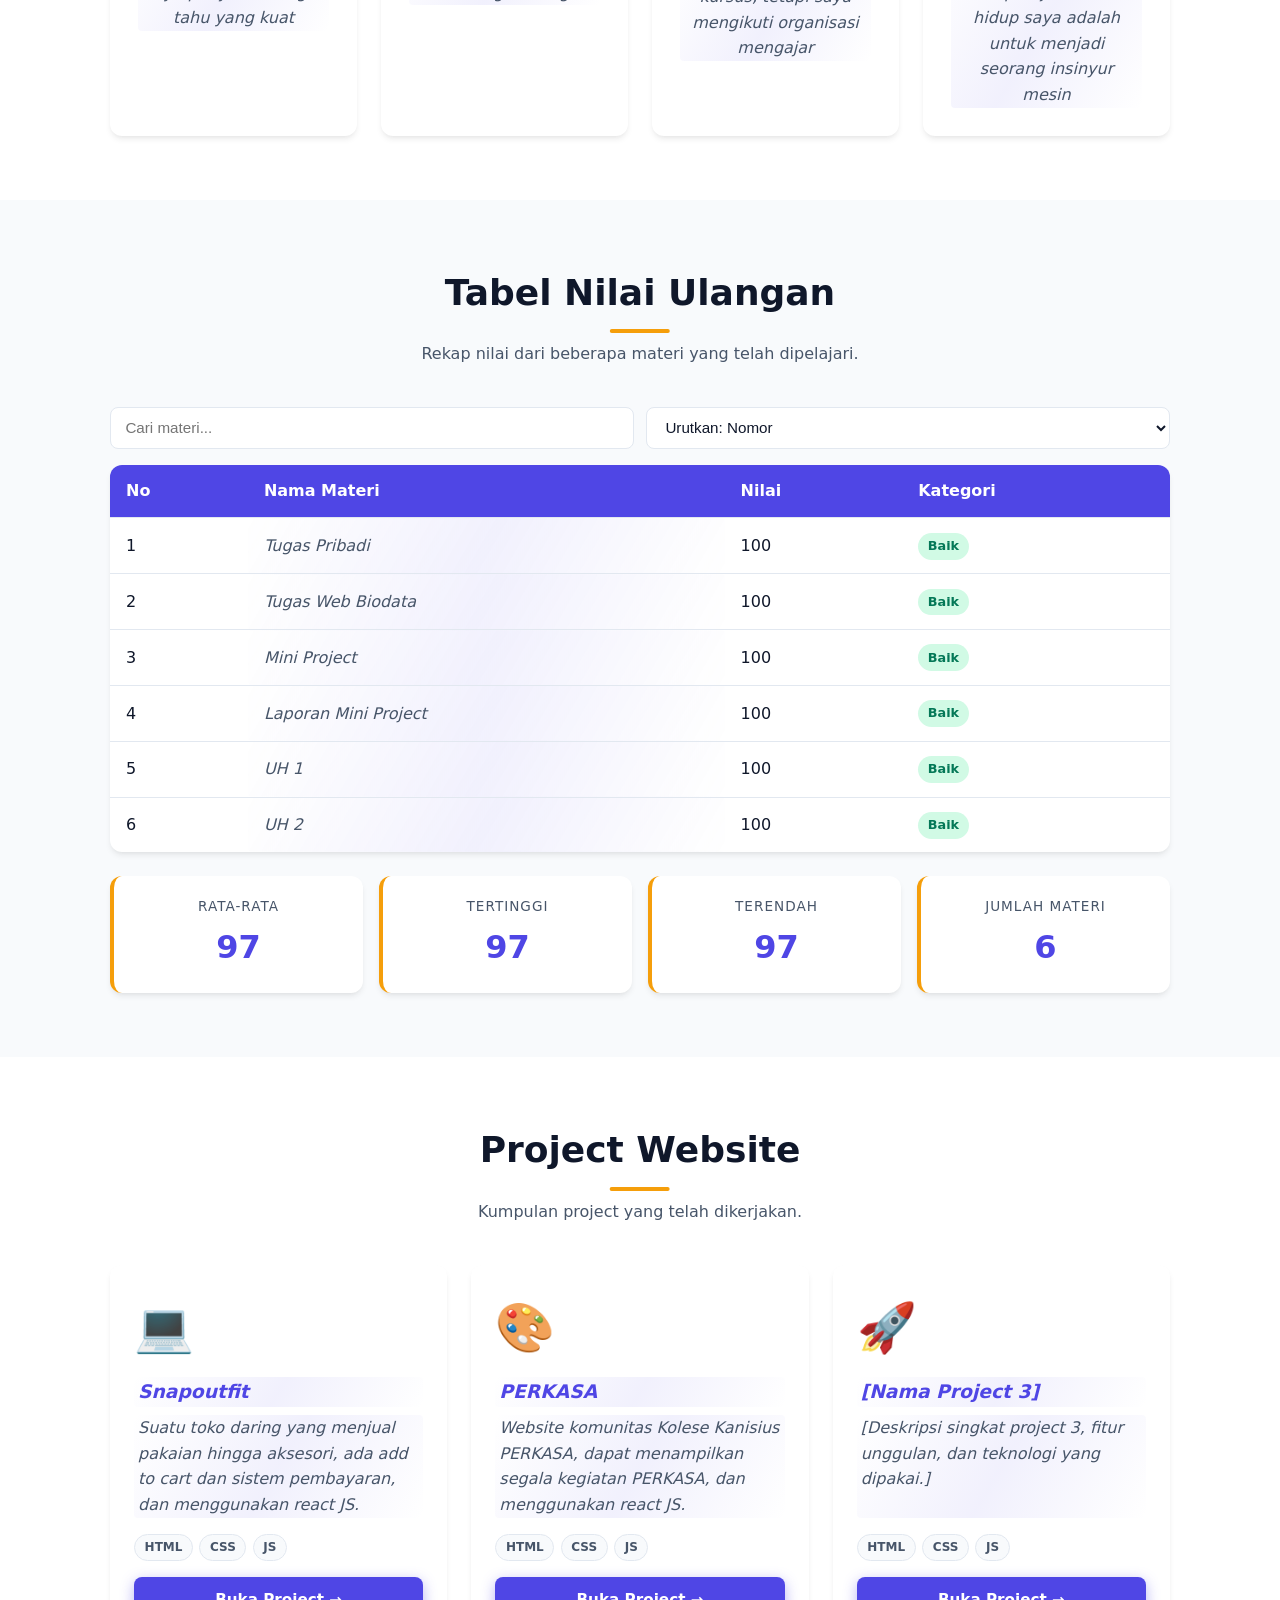
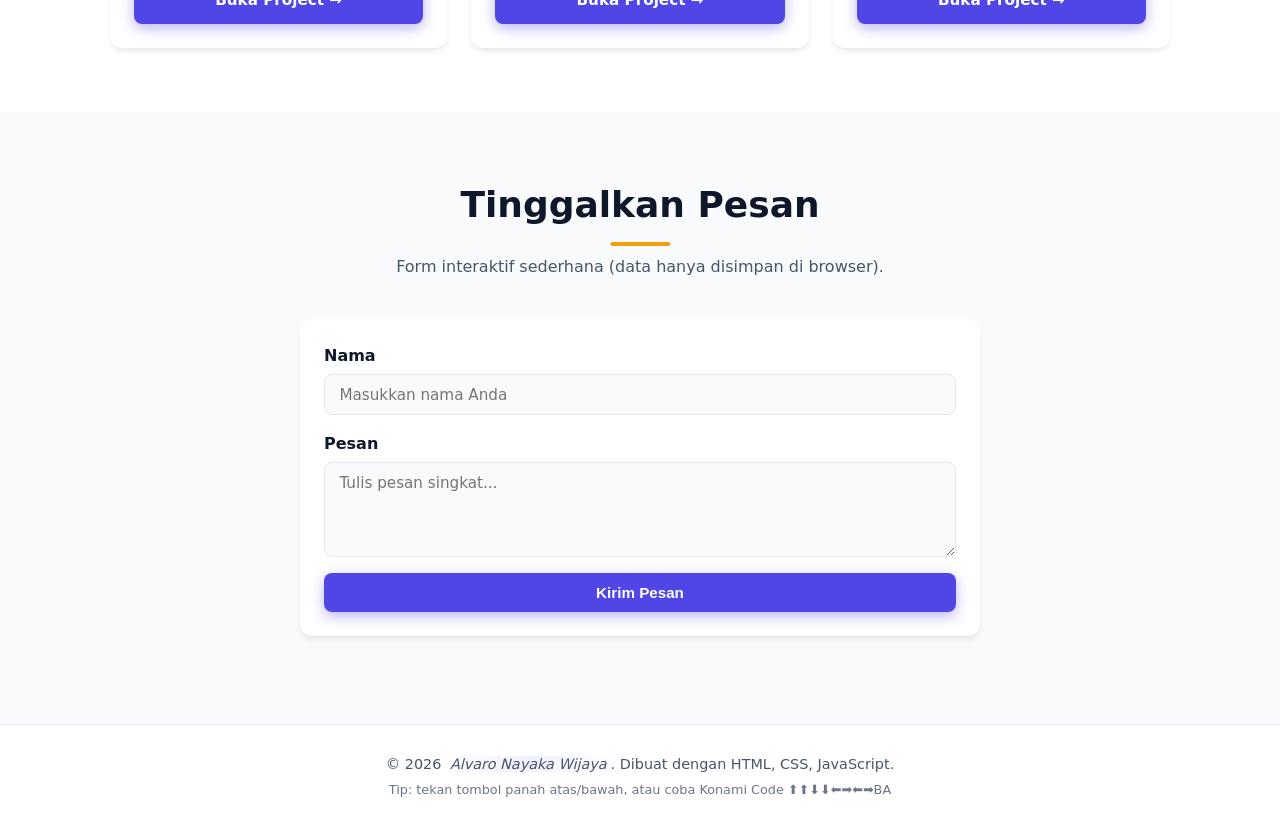
==== commit 66e5e91b: "Update index.html" ====
--- a/index.html
+++ b/index.html
@@ -61,13 +61,16 @@
         <p class="section-sub">Informasi singkat tentang diri saya.</p>
         <div class="biodata-grid">
           <div class="biodata-photo">
-            <div class="biodata-photo">
             <div class="photo-frame" id="photoFrame">
+              <!-- Aspek rasio 3:4 -->
               <div class="photo-placeholder">
                 <span>Foto 3:4</span>
                 <small>[Ganti dengan foto siswa]</small>
               </div>
-            </div> 
+            </div>
+            <button class="btn btn-ghost" id="uploadBtn" fdprocessedid="230h">Unggah Foto Baru</button>
+            <input type="file" id="photoInput" accept="image/*" hidden="">
+          </div>
           <ul class="biodata-list">
             <li><strong>Nama Lengkap</strong><span class="placeholder">Alvaro Nayaka Wijaya</span></li>
             <li><strong>Sekolah</strong><span class="placeholder">Kolese Kanisius</span></li>
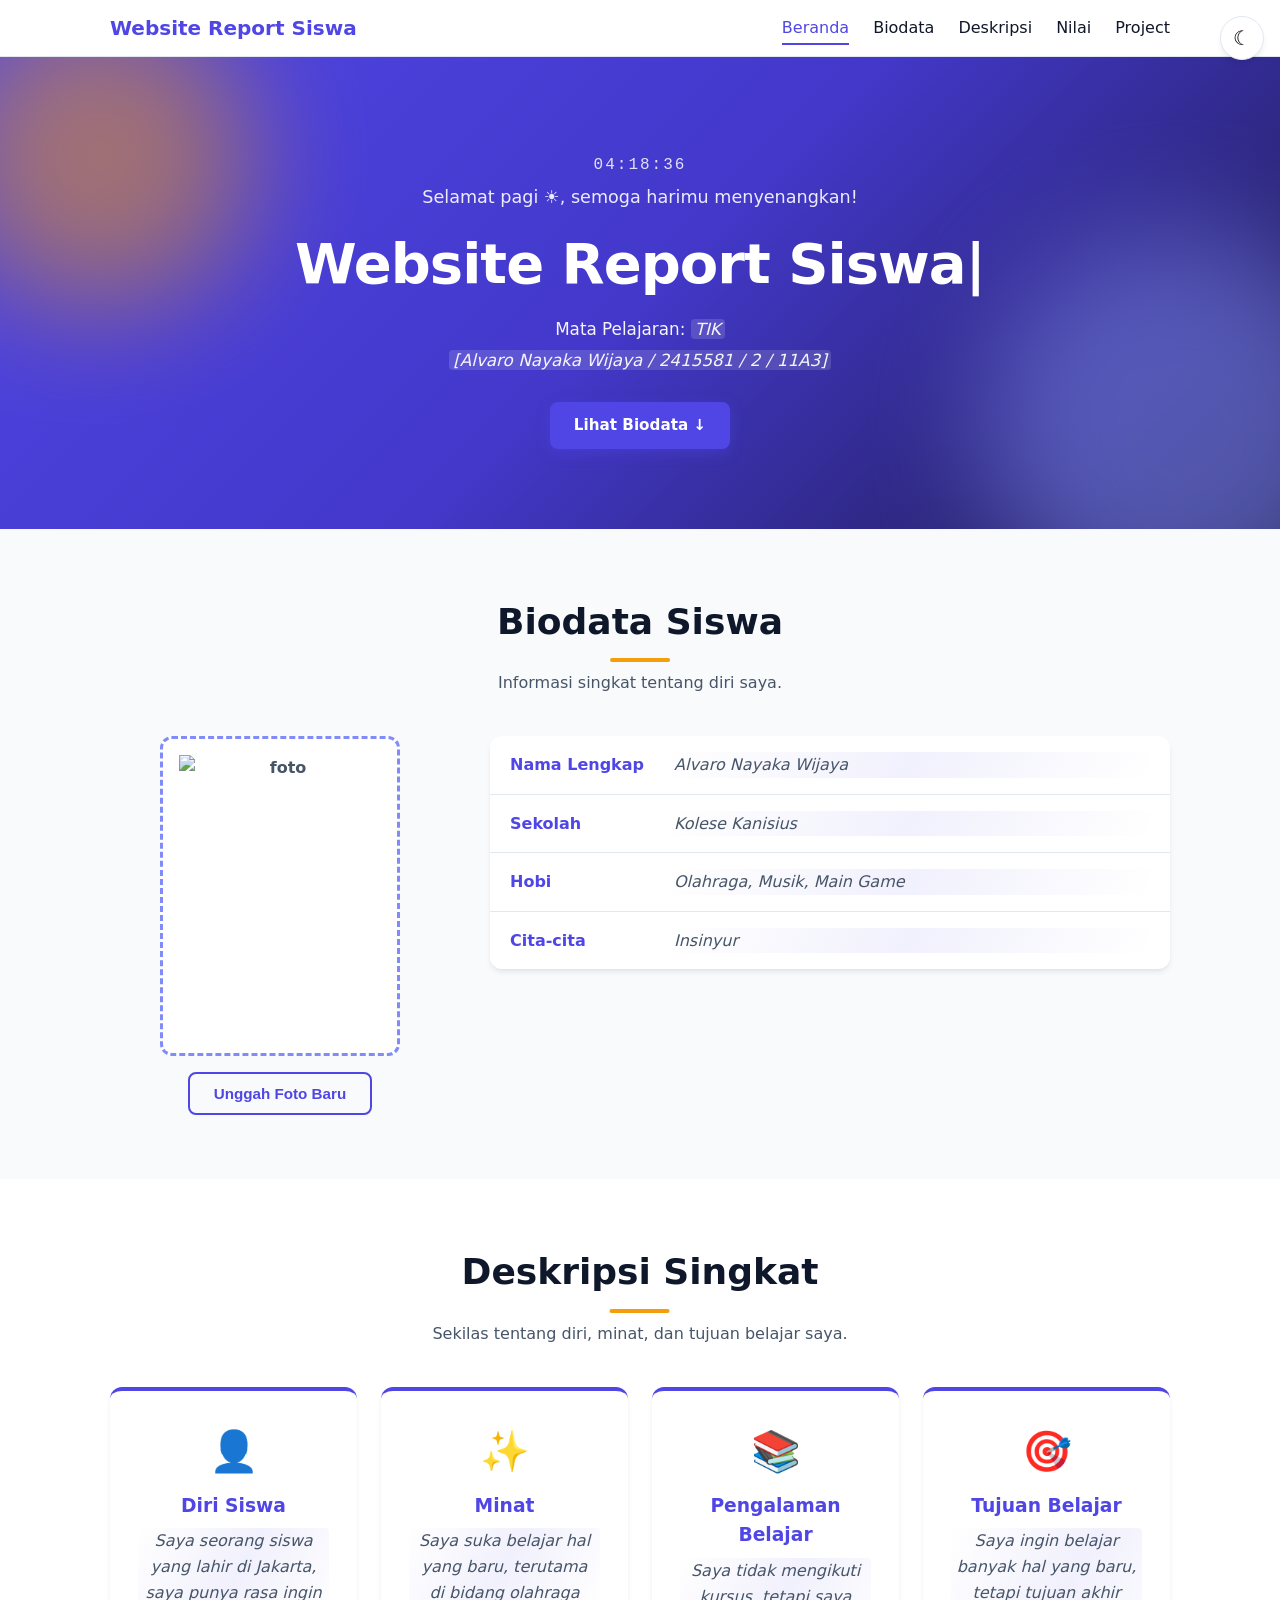
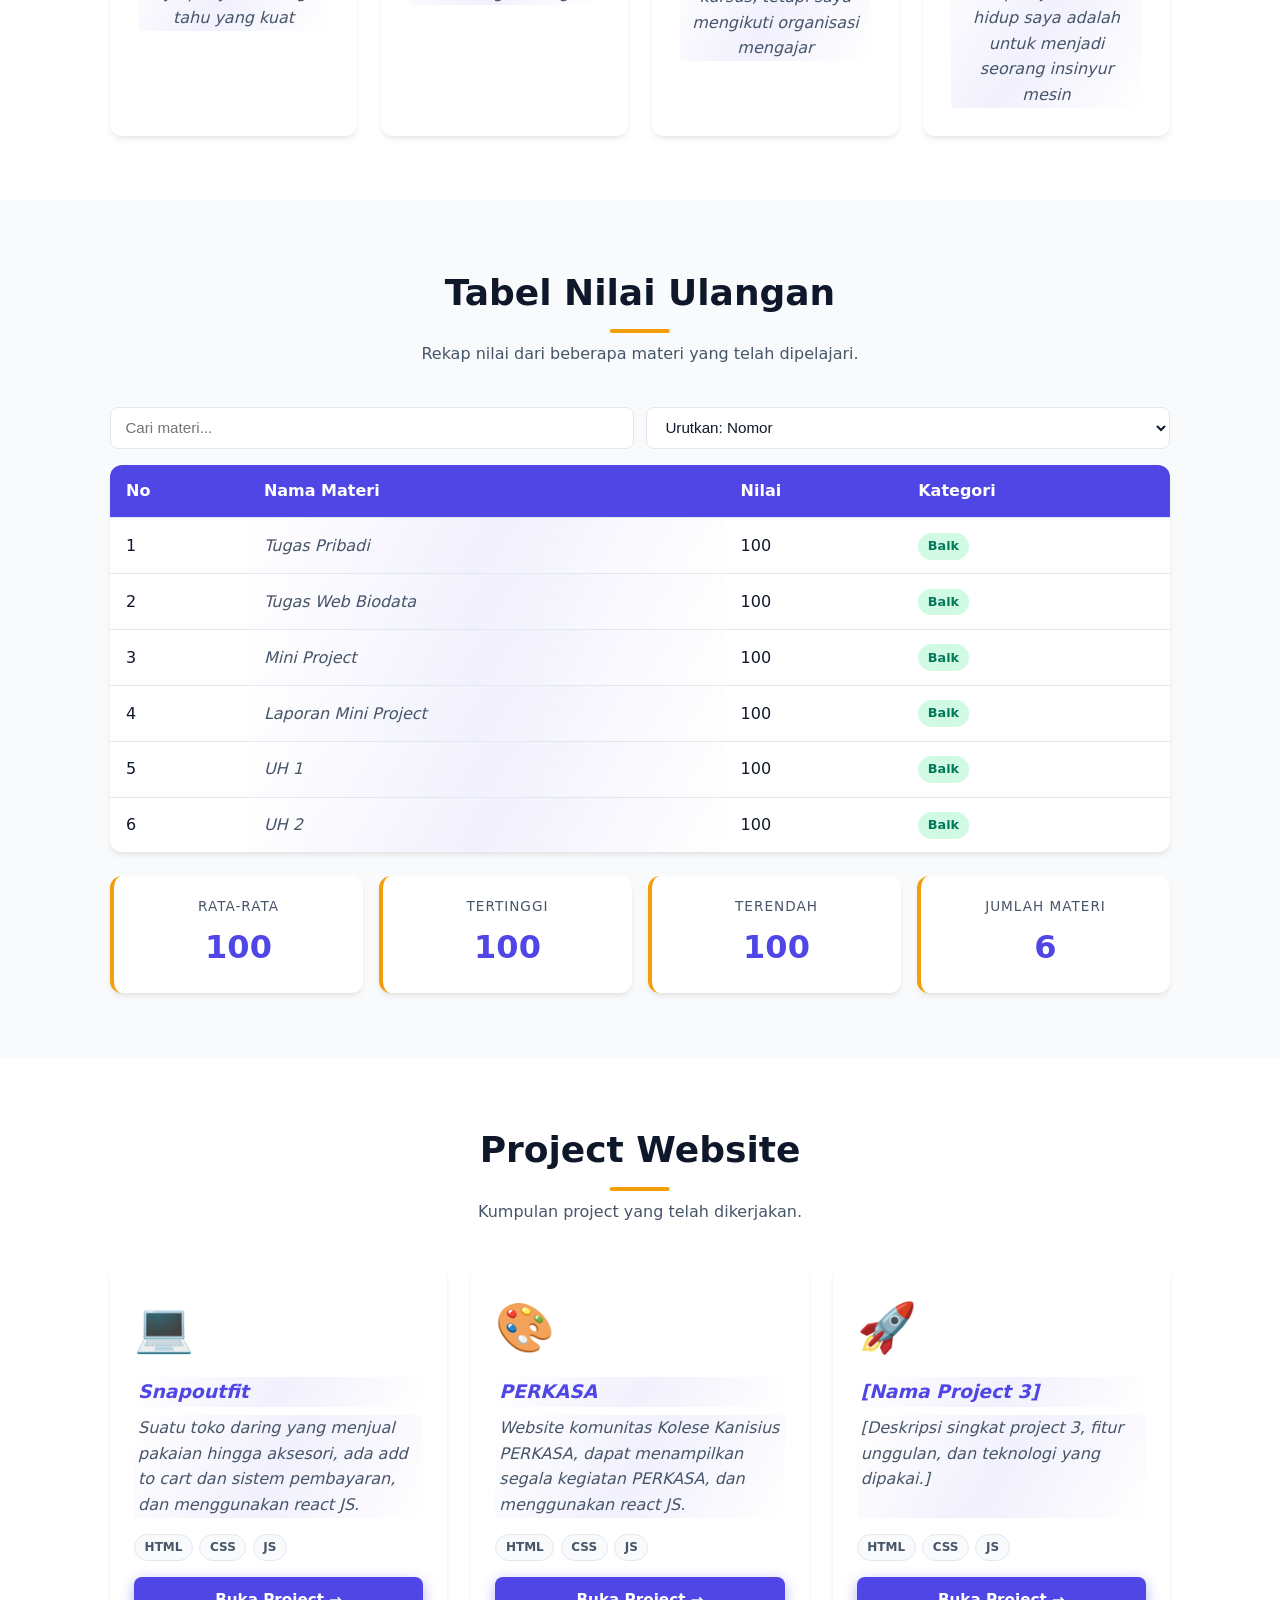
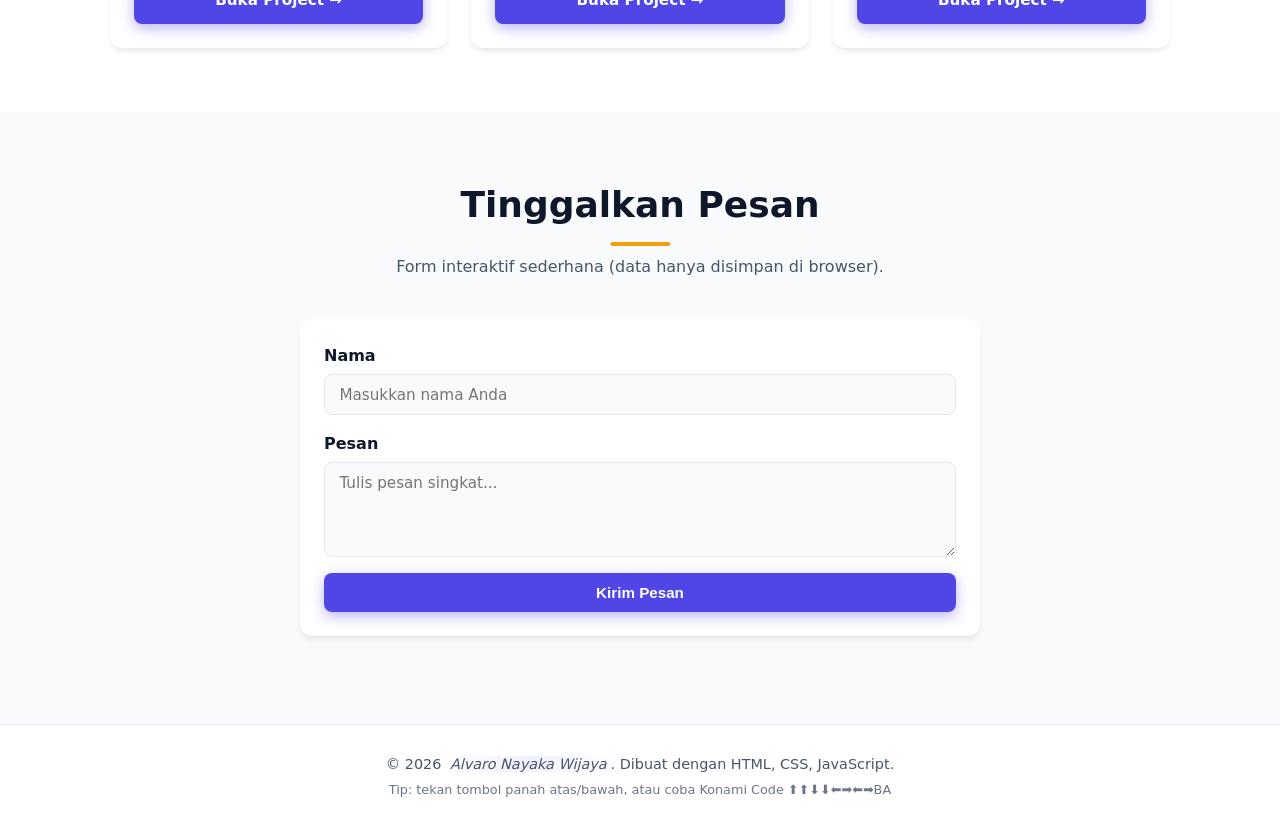
==== commit 31fff73a: "Update index.html" ====
--- a/index.html
+++ b/index.html
@@ -62,10 +62,8 @@
         <div class="biodata-grid">
           <div class="biodata-photo">
             <div class="photo-frame" id="photoFrame">
-              <!-- Aspek rasio 3:4 -->
               <div class="photo-placeholder">
-                <span>Foto 3:4</span>
-                <small>[Ganti dengan foto siswa]</small>
+                <img src="https://drive.google.com/file/d/1XQGwc1Hb1MZHomtlMULvZ5WOfGWRWvLj/view?usp=sharing" alt="foto">
               </div>
             </div>
             <button class="btn btn-ghost" id="uploadBtn" fdprocessedid="230h">Unggah Foto Baru</button>
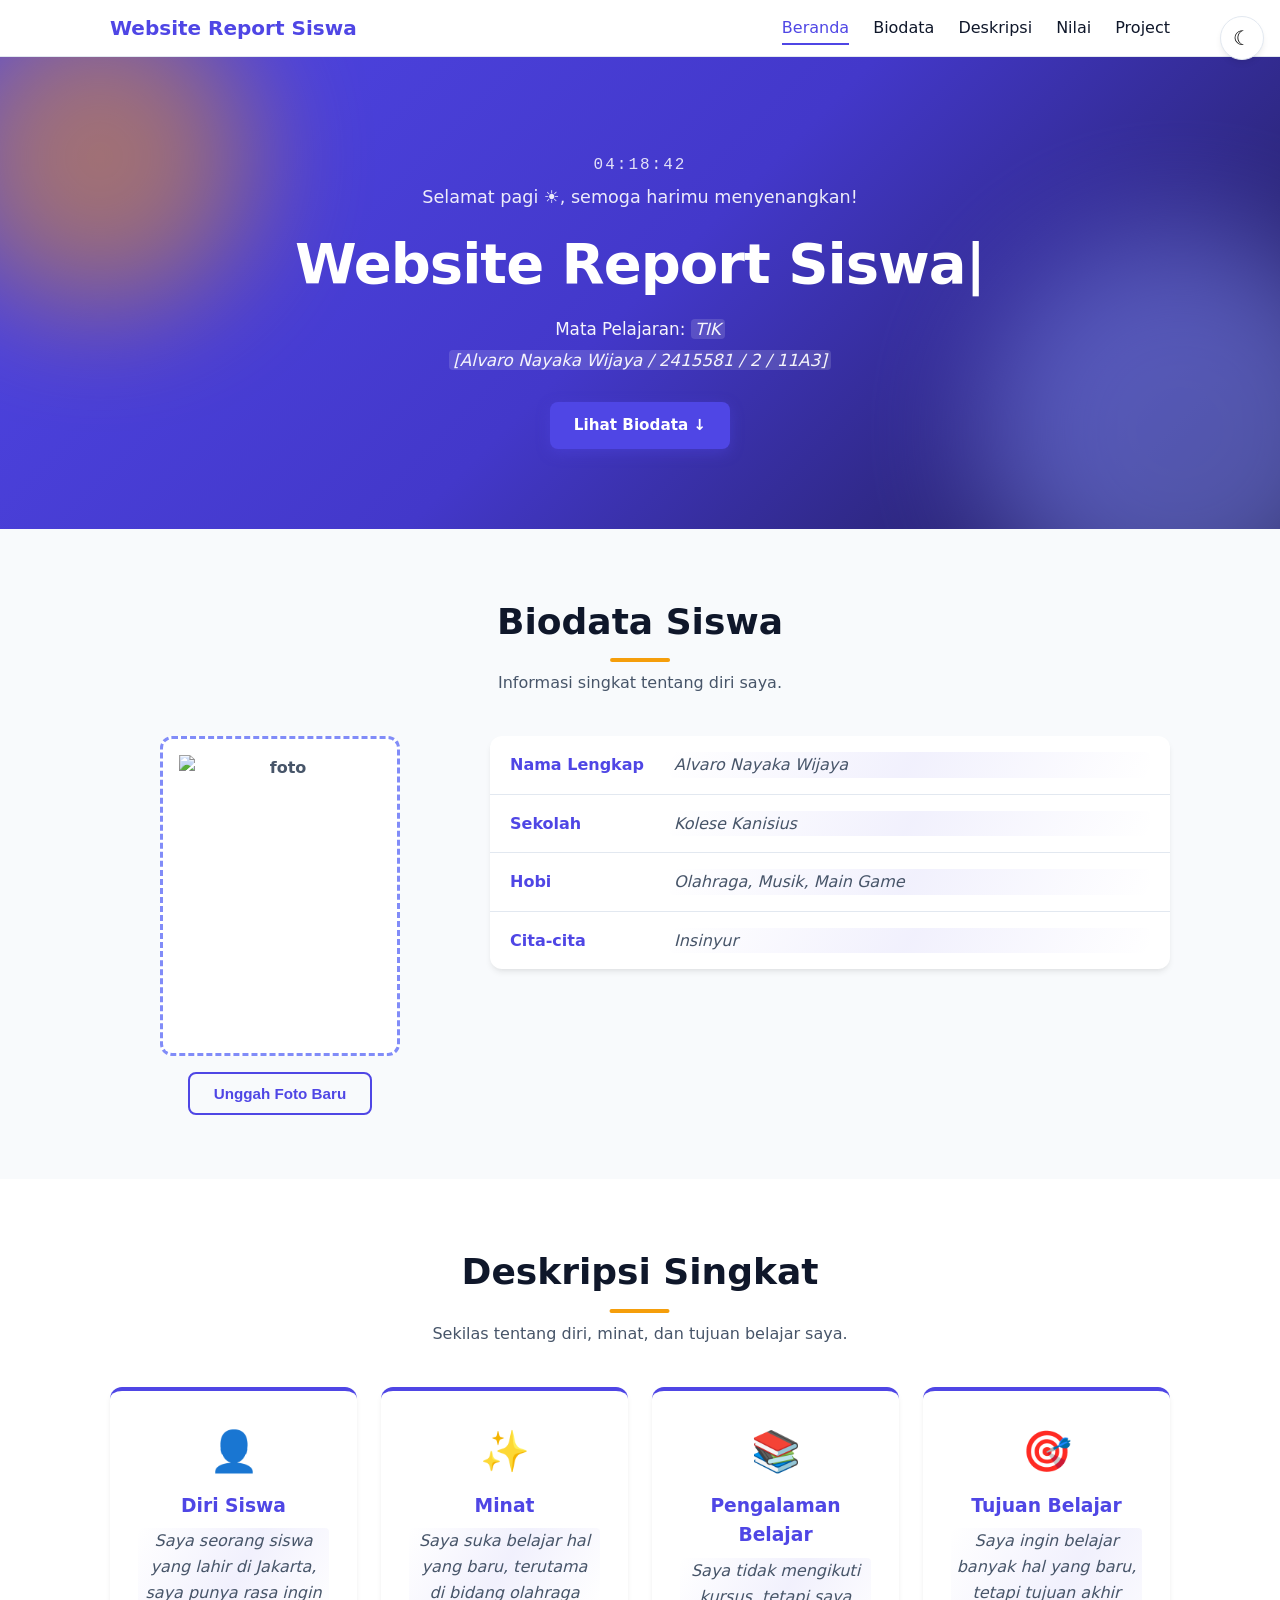
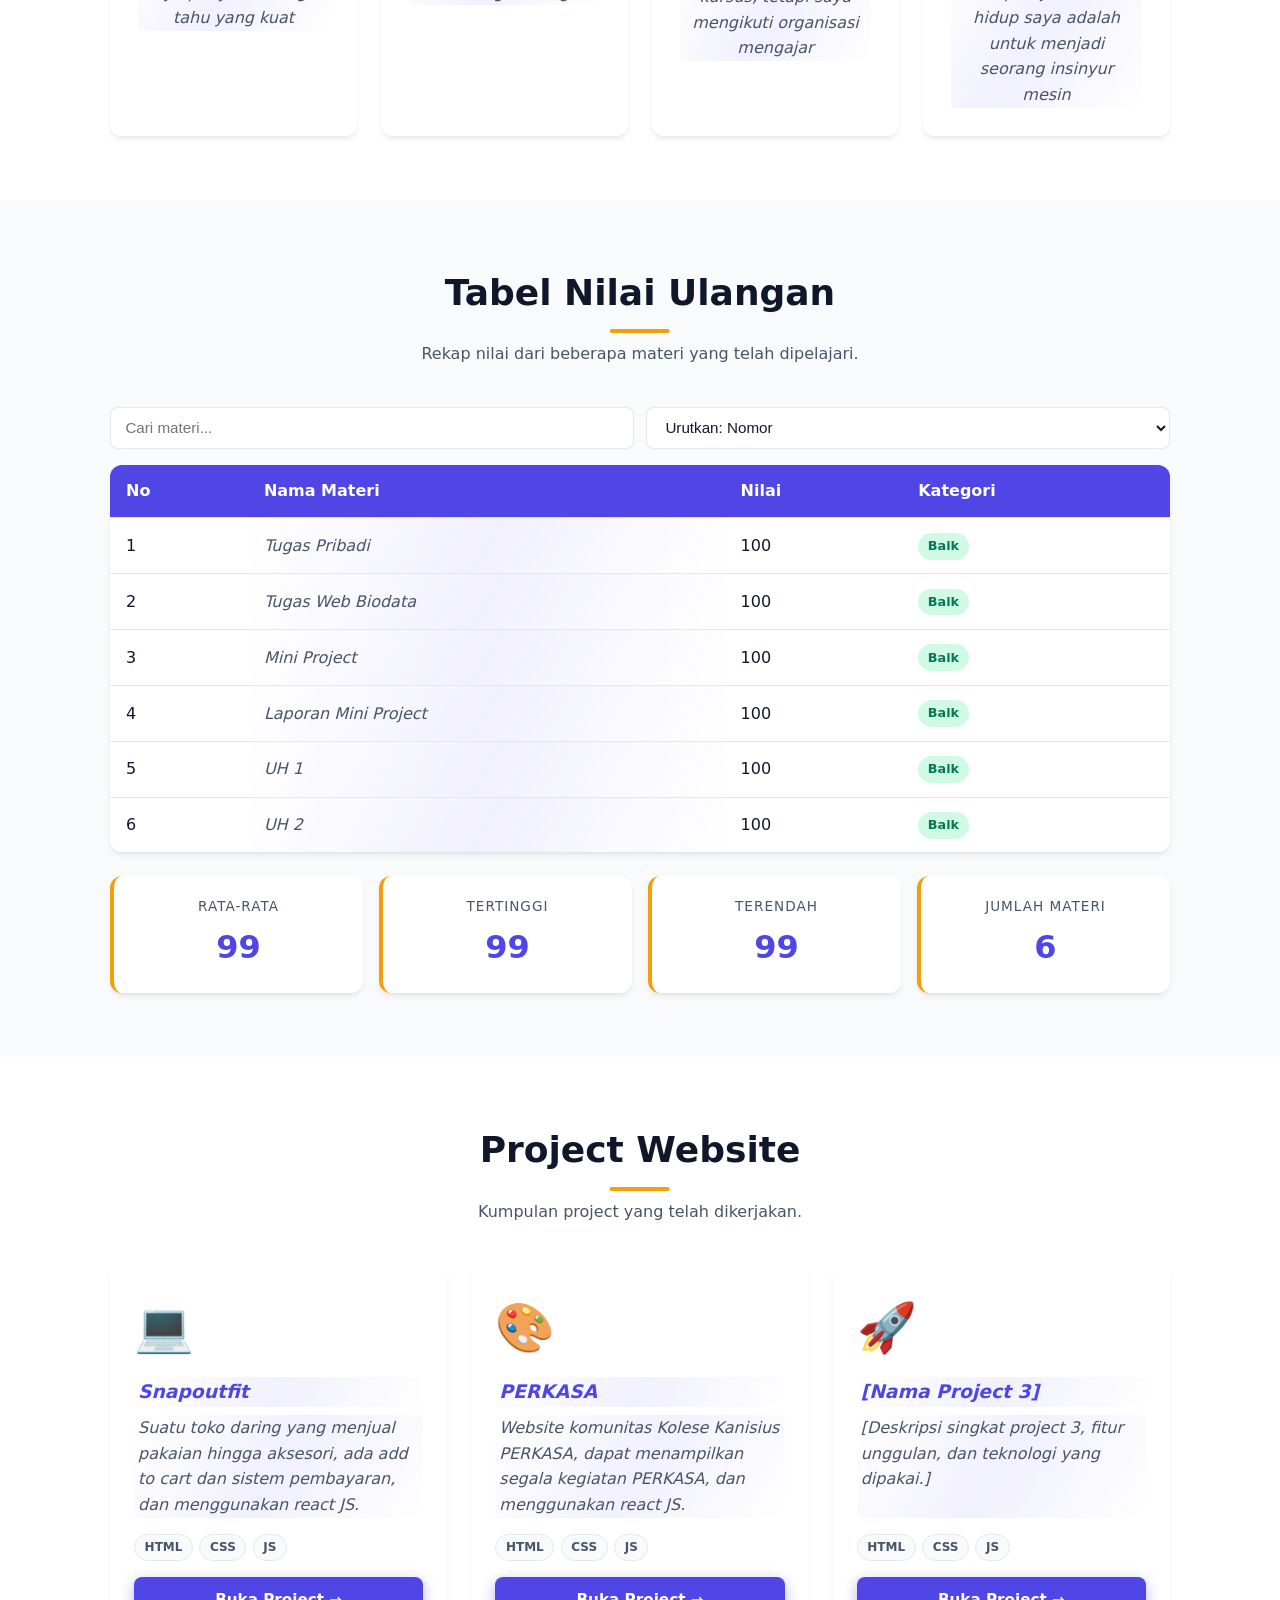
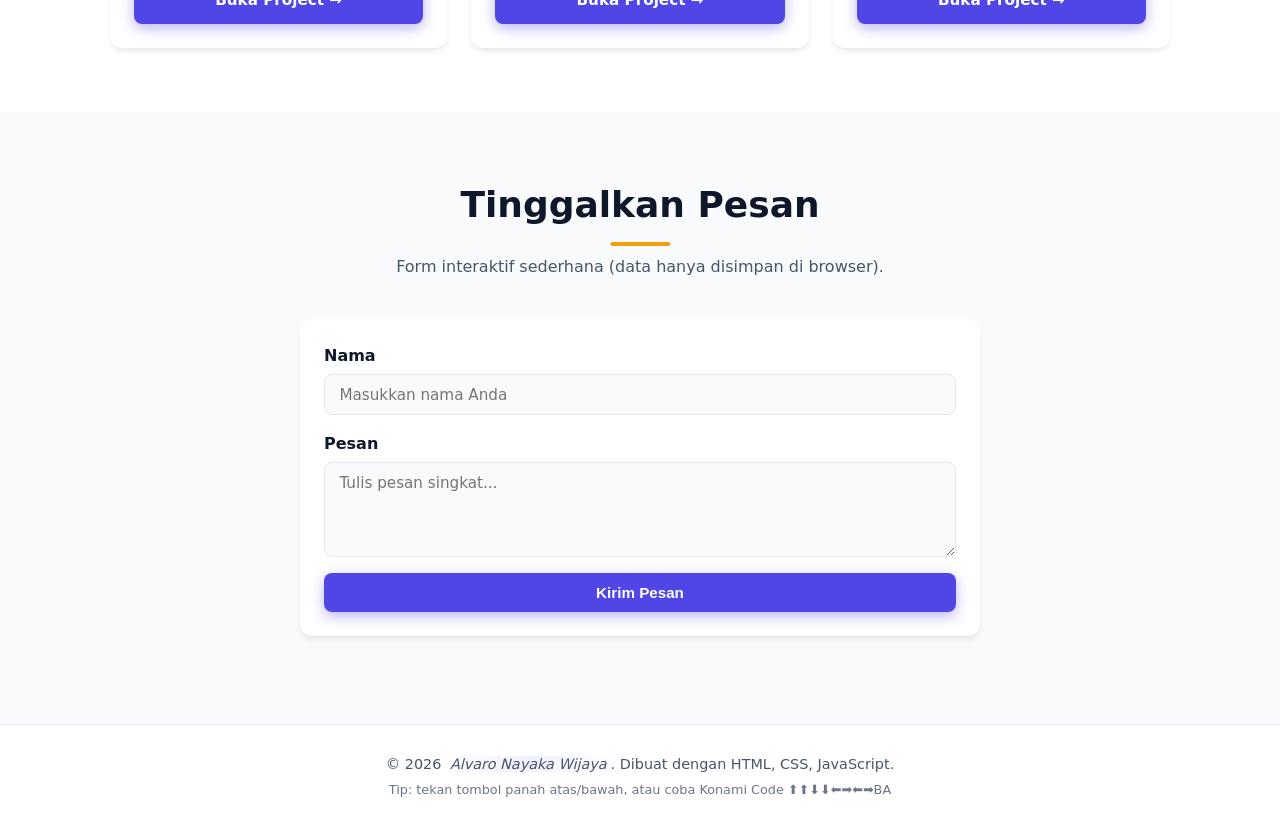
==== commit 424d0da0: "Update index.html" ====
--- a/index.html
+++ b/index.html
@@ -63,7 +63,7 @@
           <div class="biodata-photo">
             <div class="photo-frame" id="photoFrame">
               <div class="photo-placeholder">
-                <img src="https://drive.google.com/file/d/1XQGwc1Hb1MZHomtlMULvZ5WOfGWRWvLj/view?usp=sharing" alt="foto">
+                <img src="https://media.discordapp.net/attachments/1279268600829706260/1505527765451931670/IMG_20260517_084719.jpg?ex=6a0af37e&is=6a09a1fe&hm=a009c99d96fa661829676f52a74e09c097a1f4fe8c2b9f53fcf24272ac2d607a&=&format=webp&width=765&height=1020" alt="foto">
               </div>
             </div>
             <button class="btn btn-ghost" id="uploadBtn" fdprocessedid="230h">Unggah Foto Baru</button>
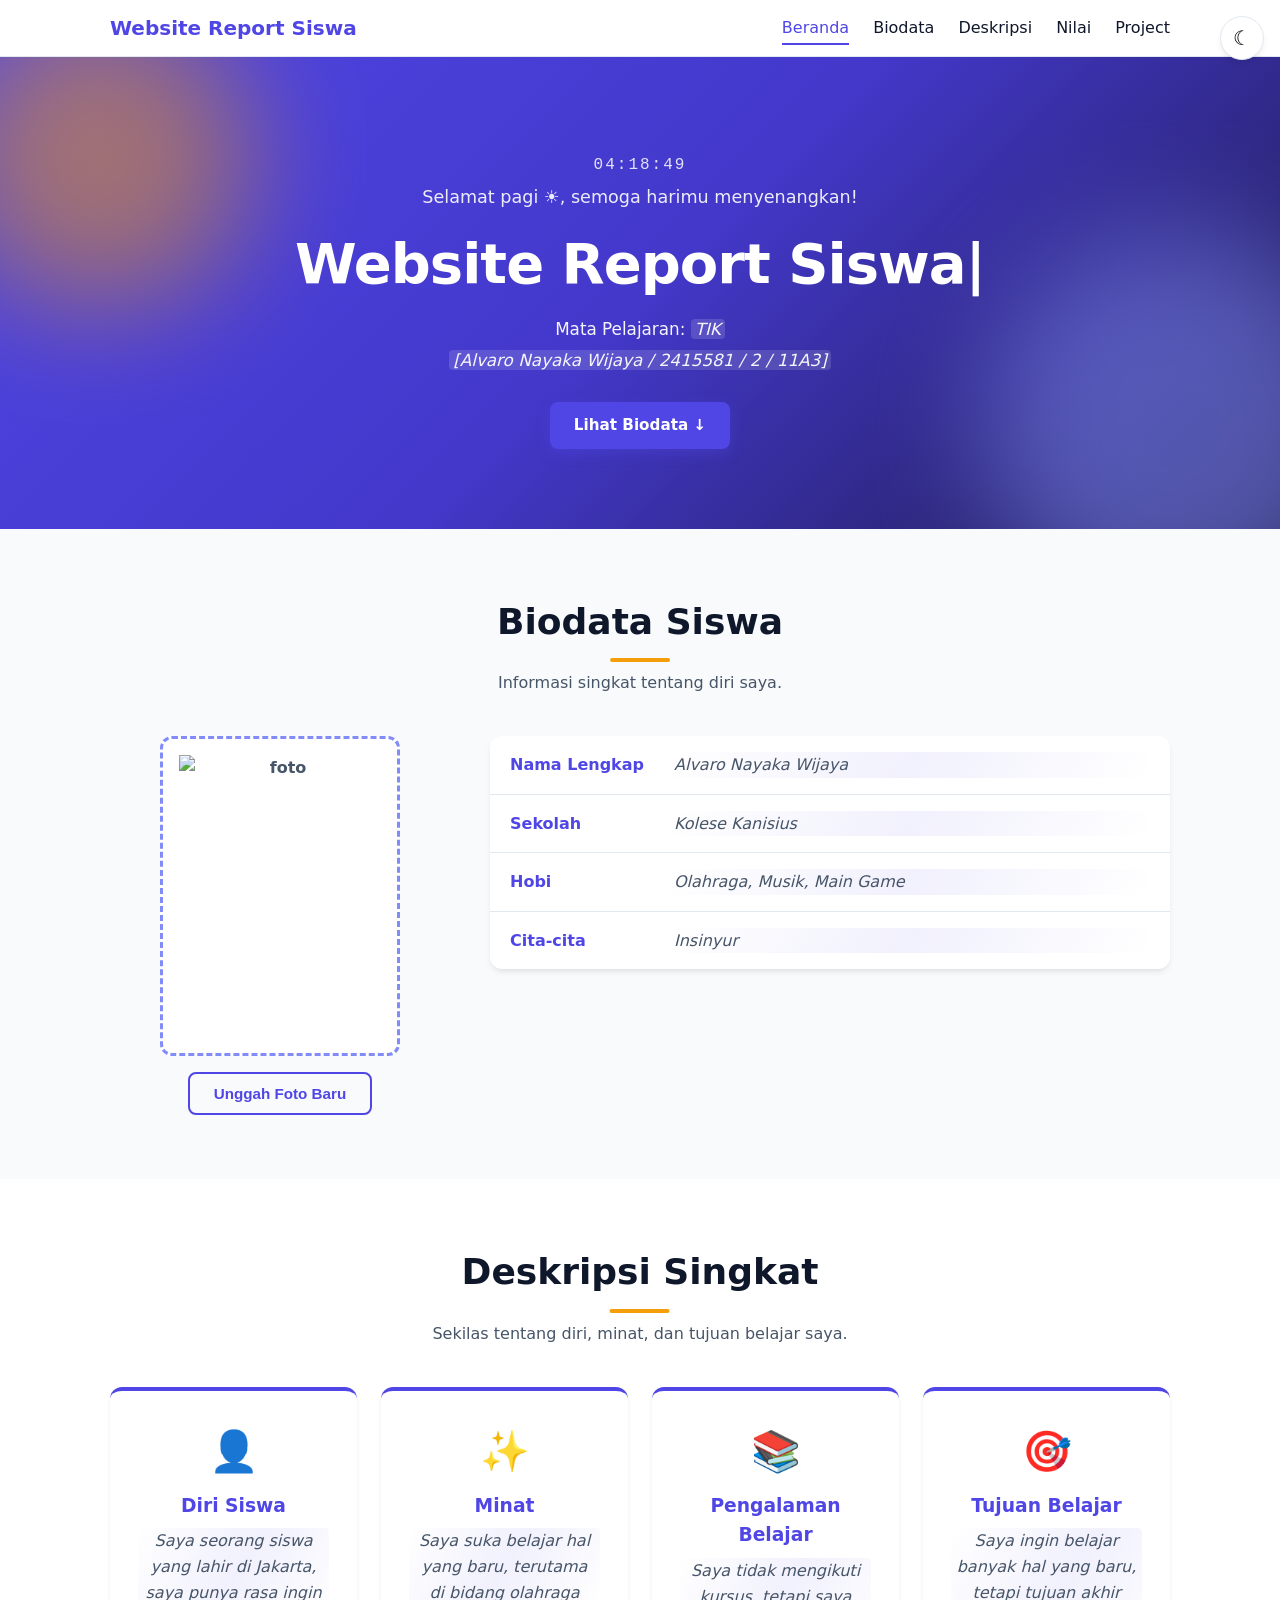
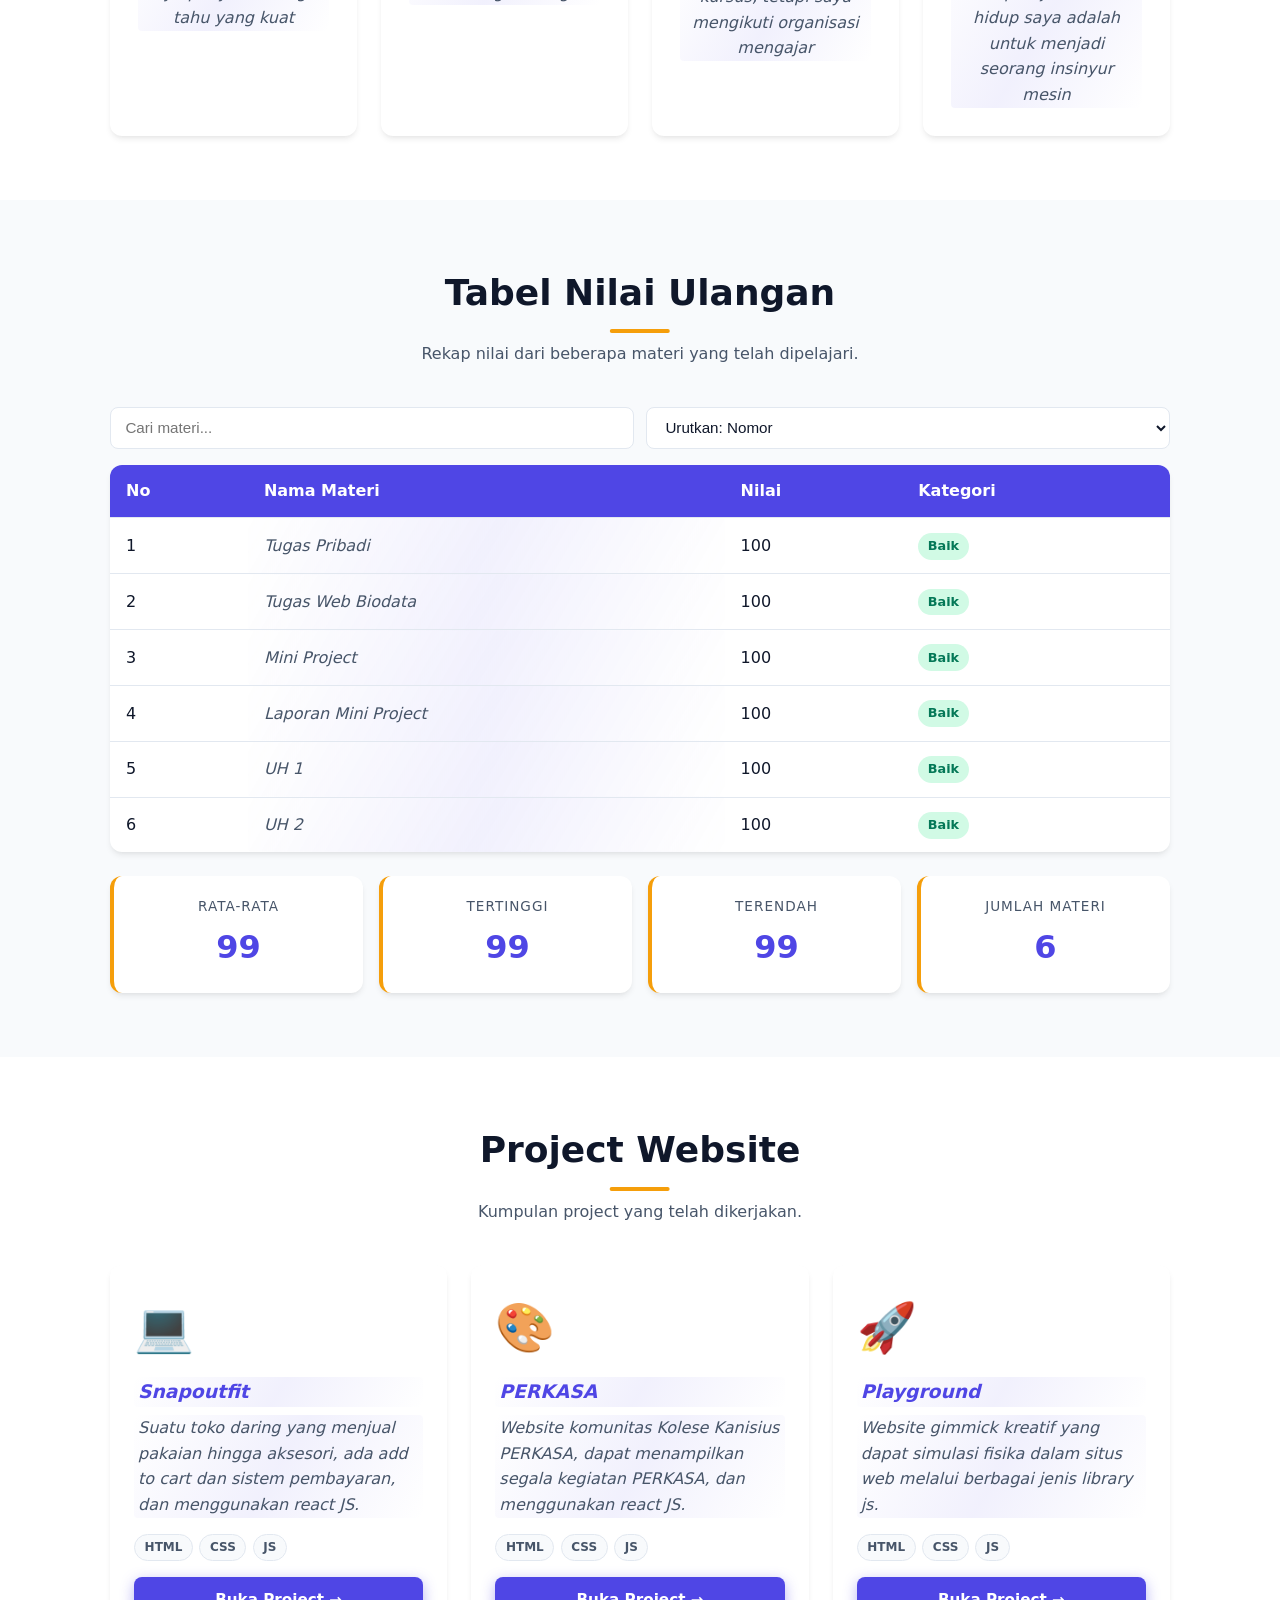
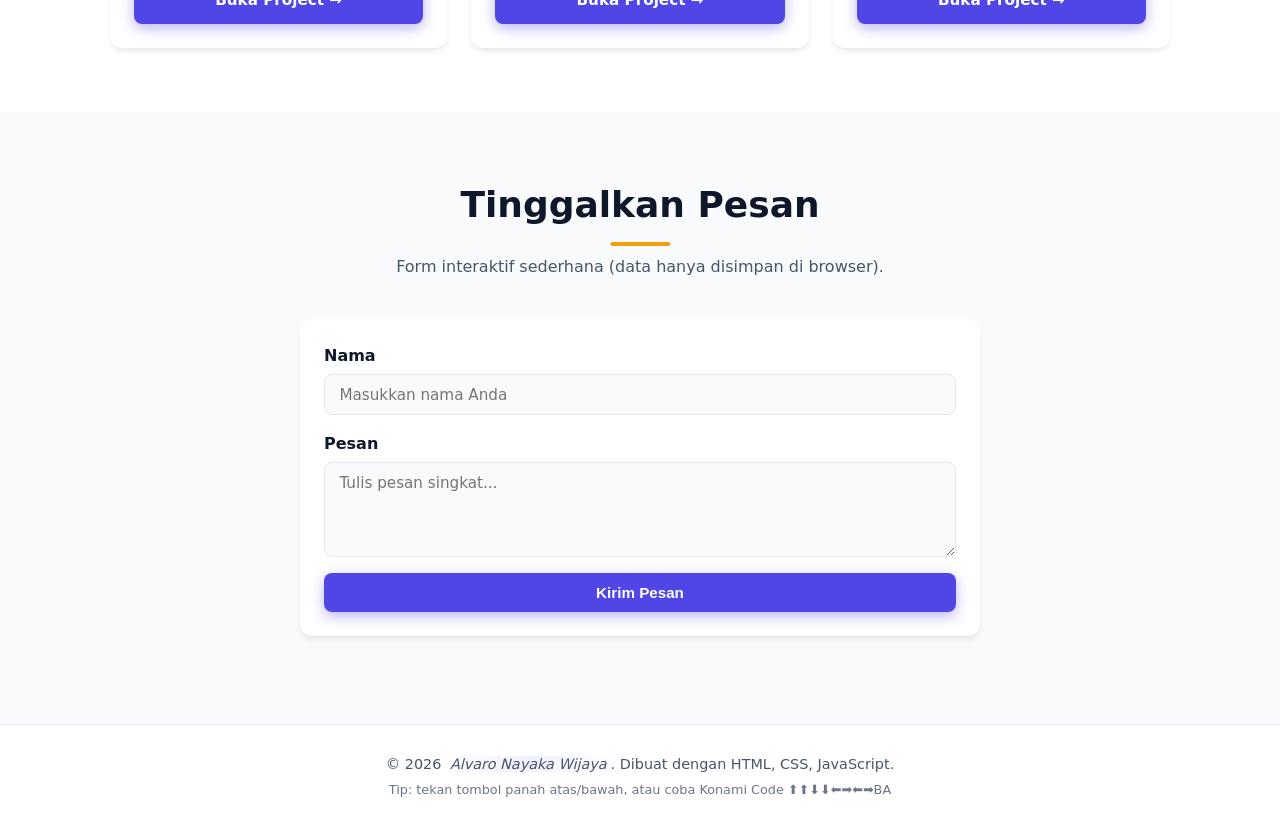
==== commit a72dc3fa: "Update index.html" ====
--- a/index.html
+++ b/index.html
@@ -196,8 +196,8 @@
 
           <article class="project-card" data-project="3">
             <div class="project-thumb">&#128640;</div>
-            <h3 class="placeholder">[Nama Project 3]</h3>
-            <p class="placeholder">[Deskripsi singkat project 3, fitur unggulan, dan teknologi yang dipakai.]</p>
+            <h3 class="placeholder">Playground</h3>
+            <p class="placeholder">Website gimmick kreatif yang dapat simulasi fisika dalam situs web melalui berbagai jenis library js.</p>
             <div class="project-tags">
               <span class="tag">HTML</span><span class="tag">CSS</span><span class="tag">JS</span>
             </div>
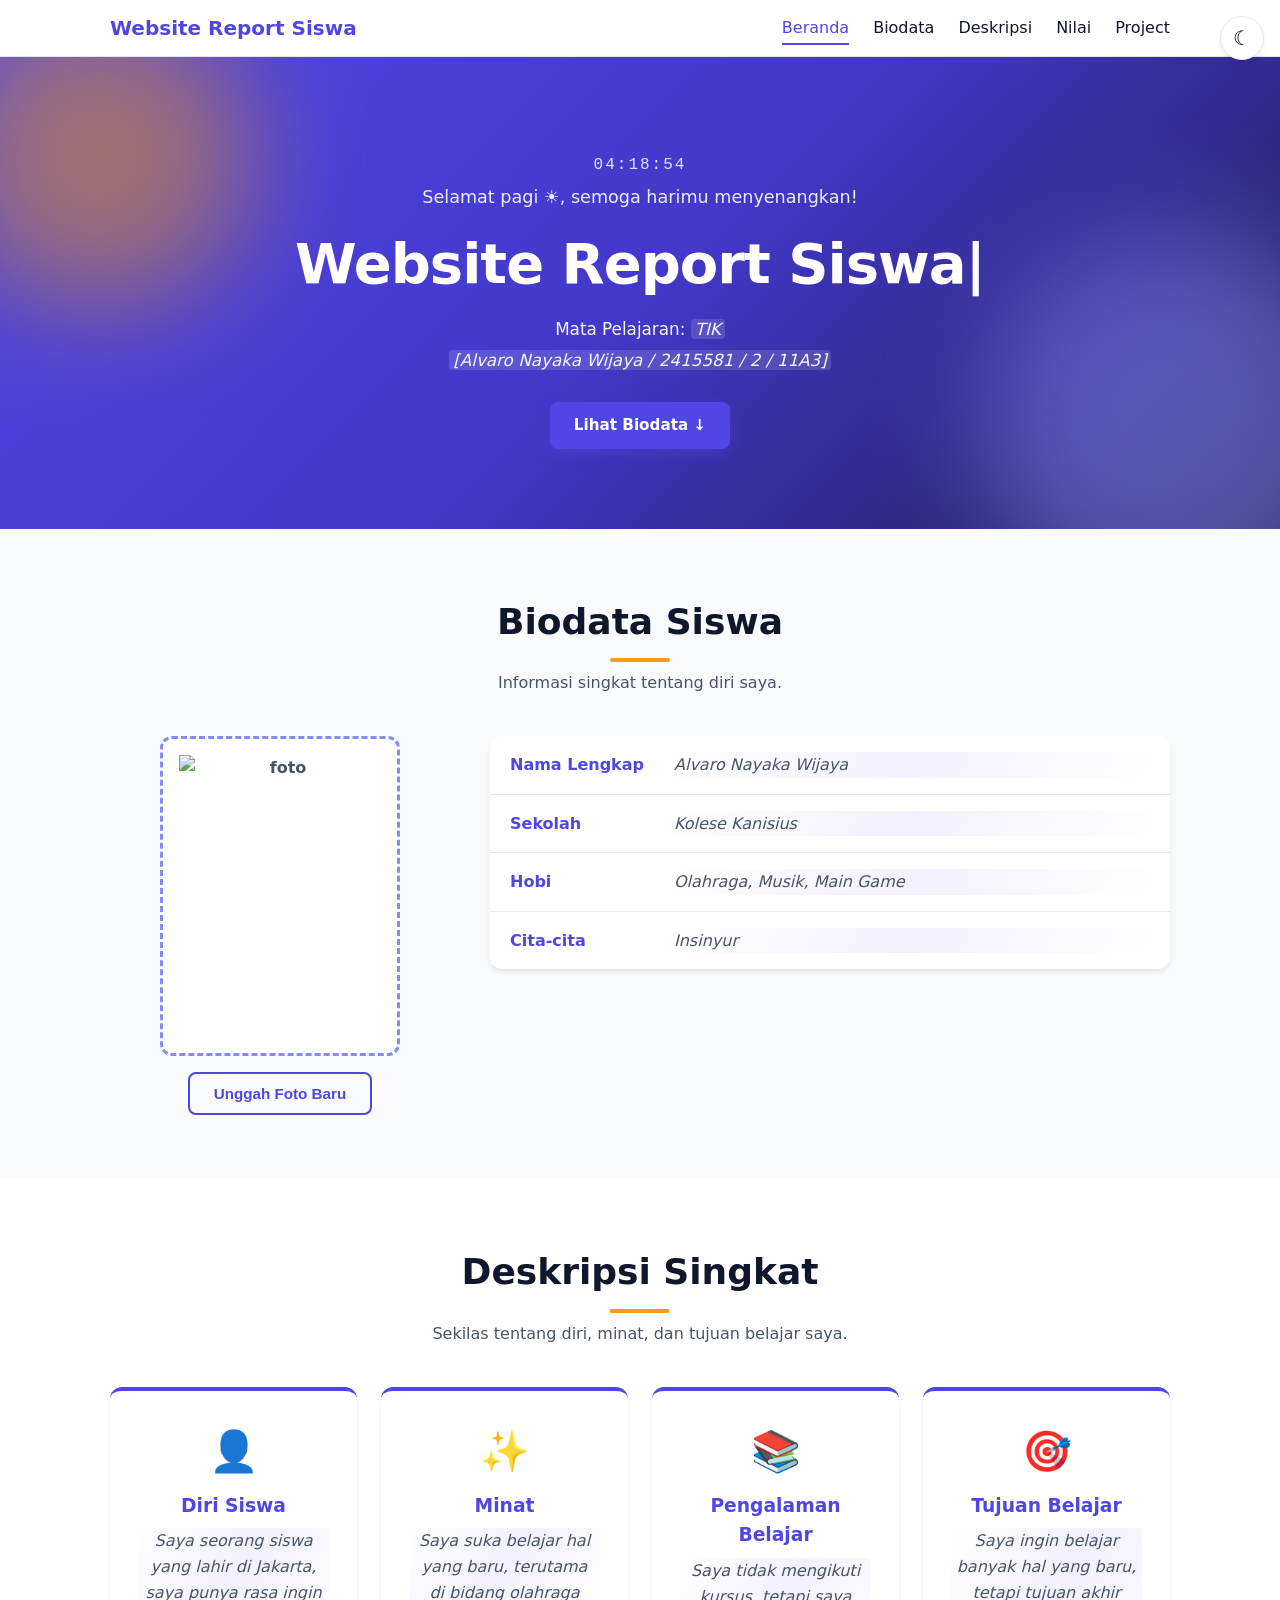
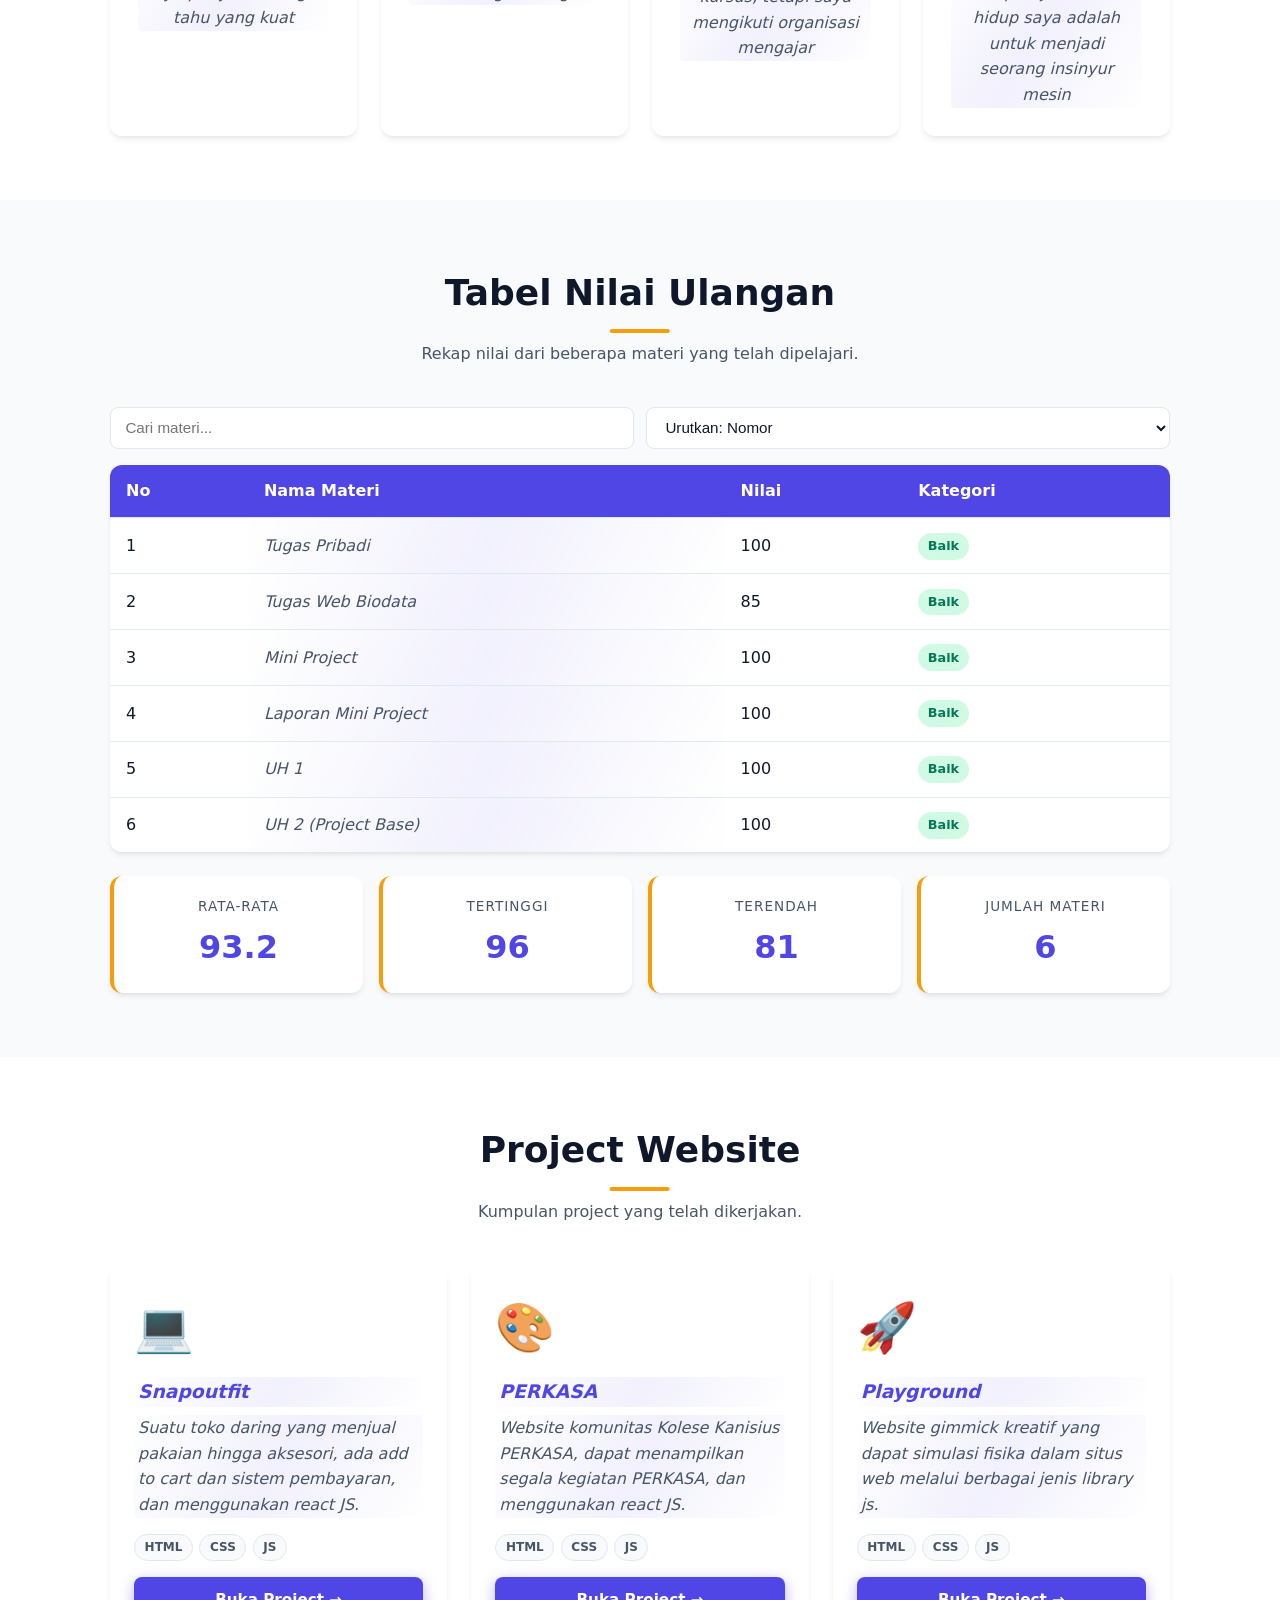
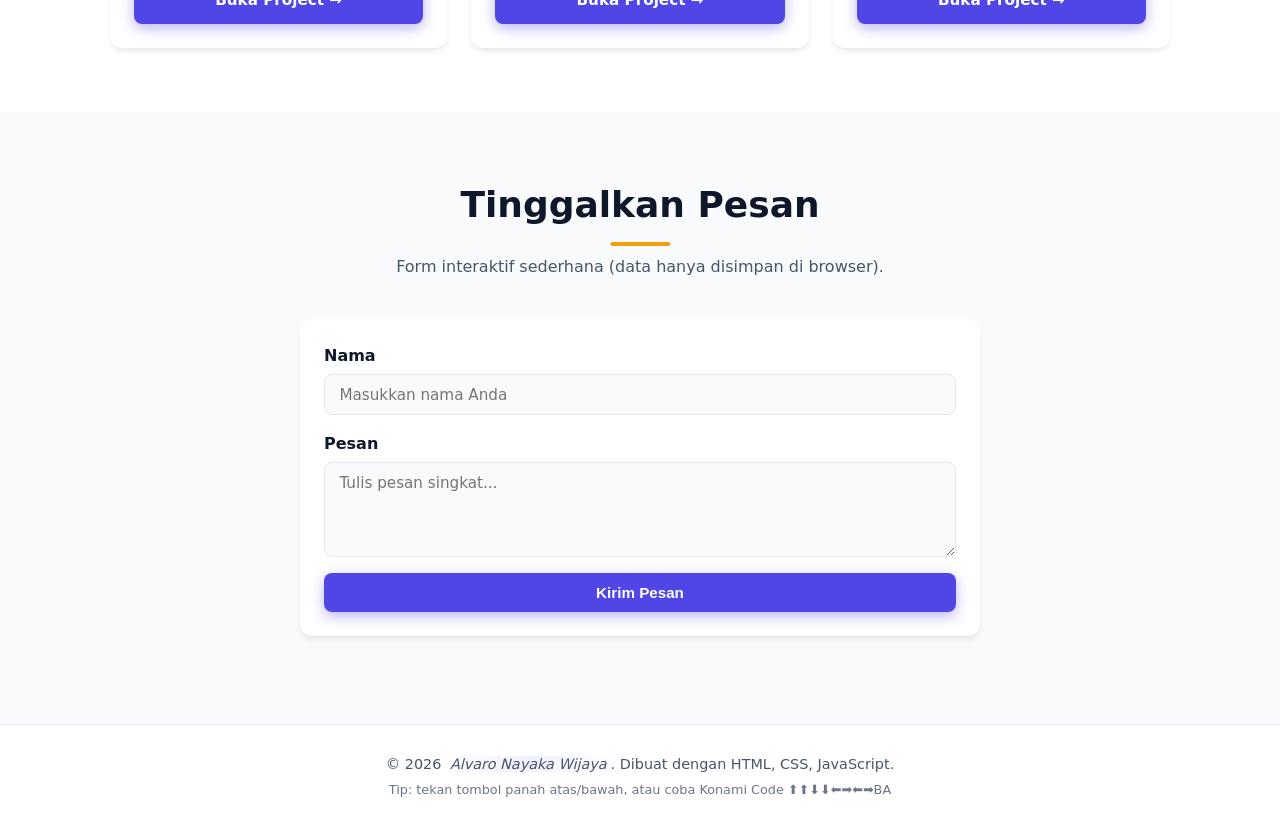
==== commit 99cc6257: "Update index.html" ====
--- a/index.html
+++ b/index.html
@@ -63,7 +63,7 @@
           <div class="biodata-photo">
             <div class="photo-frame" id="photoFrame">
               <div class="photo-placeholder">
-                <img src="https://media.discordapp.net/attachments/1279268600829706260/1505527765451931670/IMG_20260517_084719.jpg?ex=6a0af37e&is=6a09a1fe&hm=a009c99d96fa661829676f52a74e09c097a1f4fe8c2b9f53fcf24272ac2d607a&=&format=webp&width=765&height=1020" alt="foto">
+                <img src="https://media.discordapp.net/attachments/1279268600829706260/1505527765451931670/IMG_20260517_084719.jpg?ex=6a1233be&is=6a10e23e&hm=1298b04ecc867a02343936d5dac13252a4f25fe3332c672b7b7bff64ab521e39&=&format=webp&width=765&height=1020" alt="foto">
               </div>
             </div>
             <button class="btn btn-ghost" id="uploadBtn" fdprocessedid="230h">Unggah Foto Baru</button>
@@ -135,11 +135,11 @@
             </thead>
             <tbody>
               <tr><td>1</td><td class="placeholder">Tugas Pribadi</td><td data-nilai="100">100</td><td></td></tr>
-              <tr><td>2</td><td class="placeholder">Tugas Web Biodata</td><td data-nilai="100">100</td><td></td></tr>
+              <tr><td>2</td><td class="placeholder">Tugas Web Biodata</td><td data-nilai="85">85</td><td></td></tr>
               <tr><td>3</td><td class="placeholder">Mini Project</td><td data-nilai="100">100</td><td></td></tr>
               <tr><td>4</td><td class="placeholder">Laporan Mini Project</td><td data-nilai="100">100</td><td></td></tr>
               <tr><td>5</td><td class="placeholder">UH 1</td><td data-nilai="100">100</td><td></td></tr>
-              <tr><td>6</td><td class="placeholder">UH 2</td><td data-nilai="100">100</td><td></td></tr>
+              <tr><td>6</td><td class="placeholder">UH 2 (Project Base)</td><td data-nilai="100">100</td><td></td></tr>
             </tbody>
           </table>
         </div>
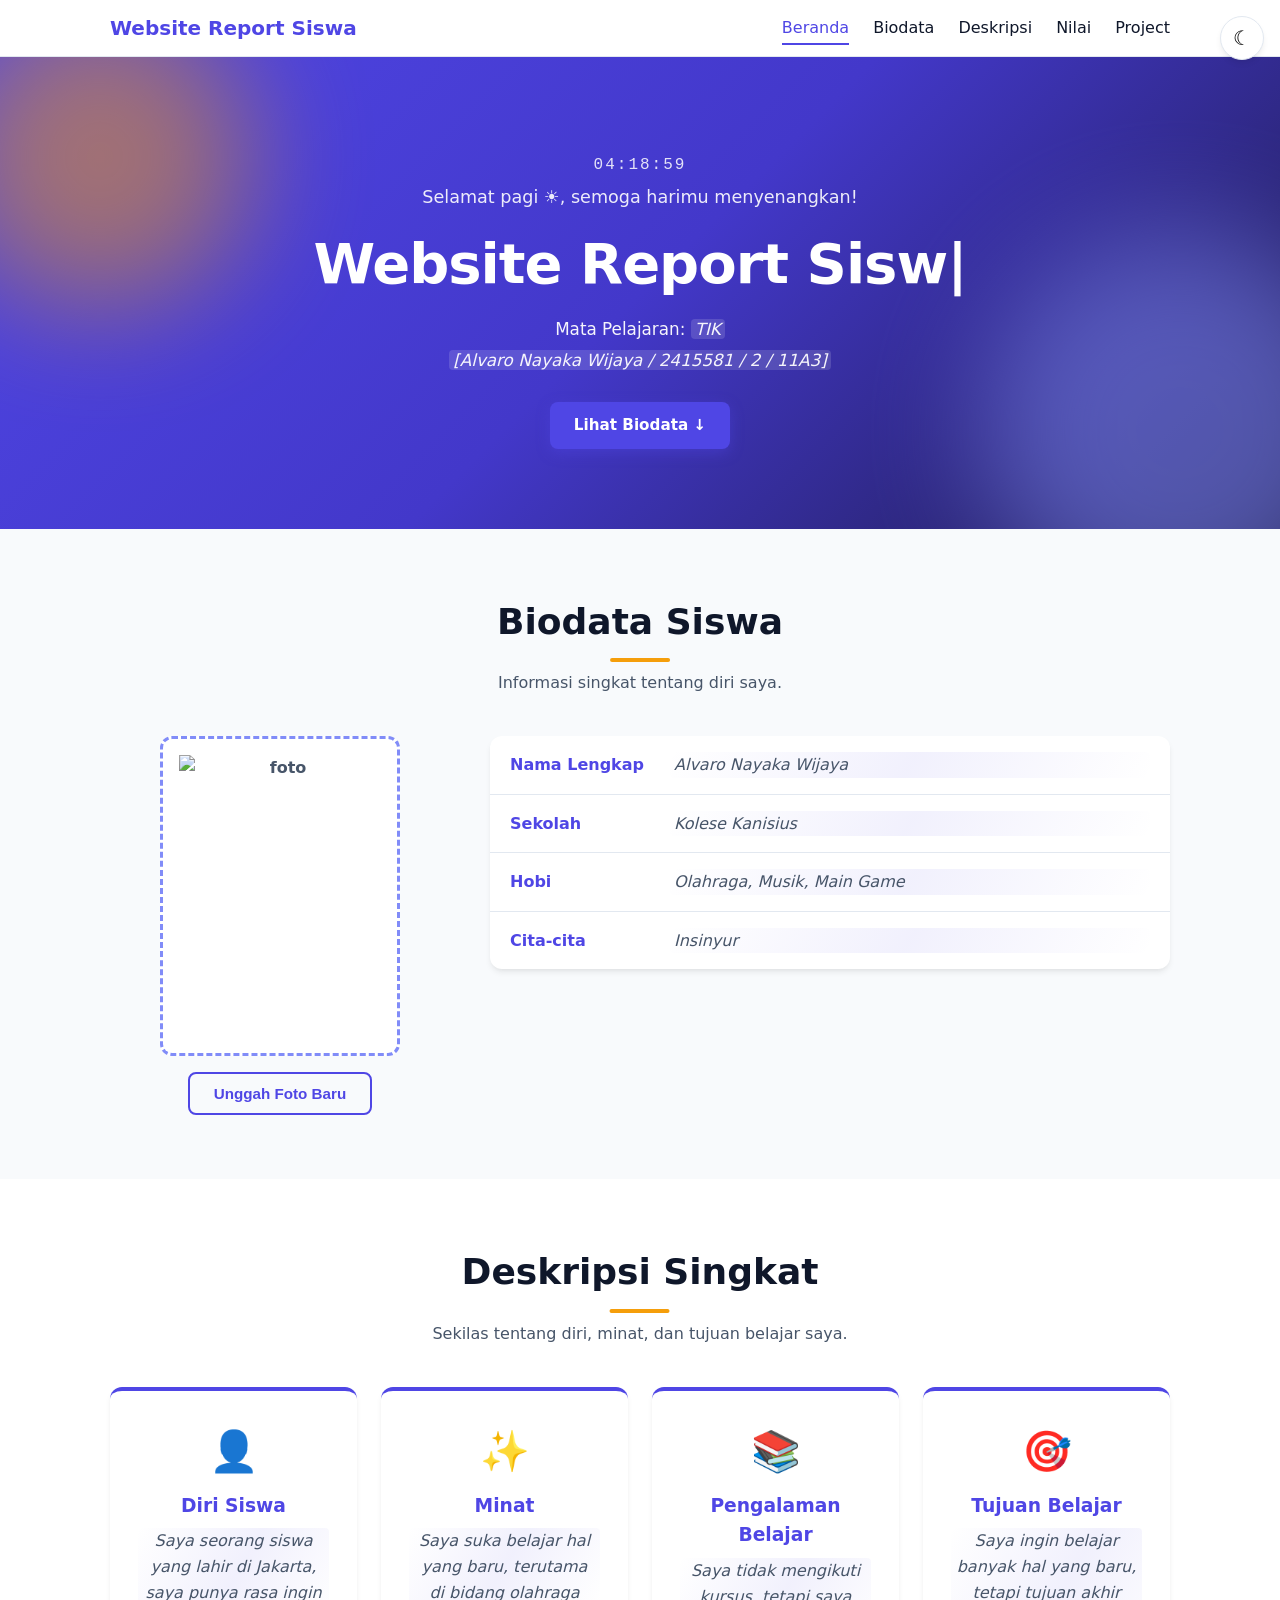
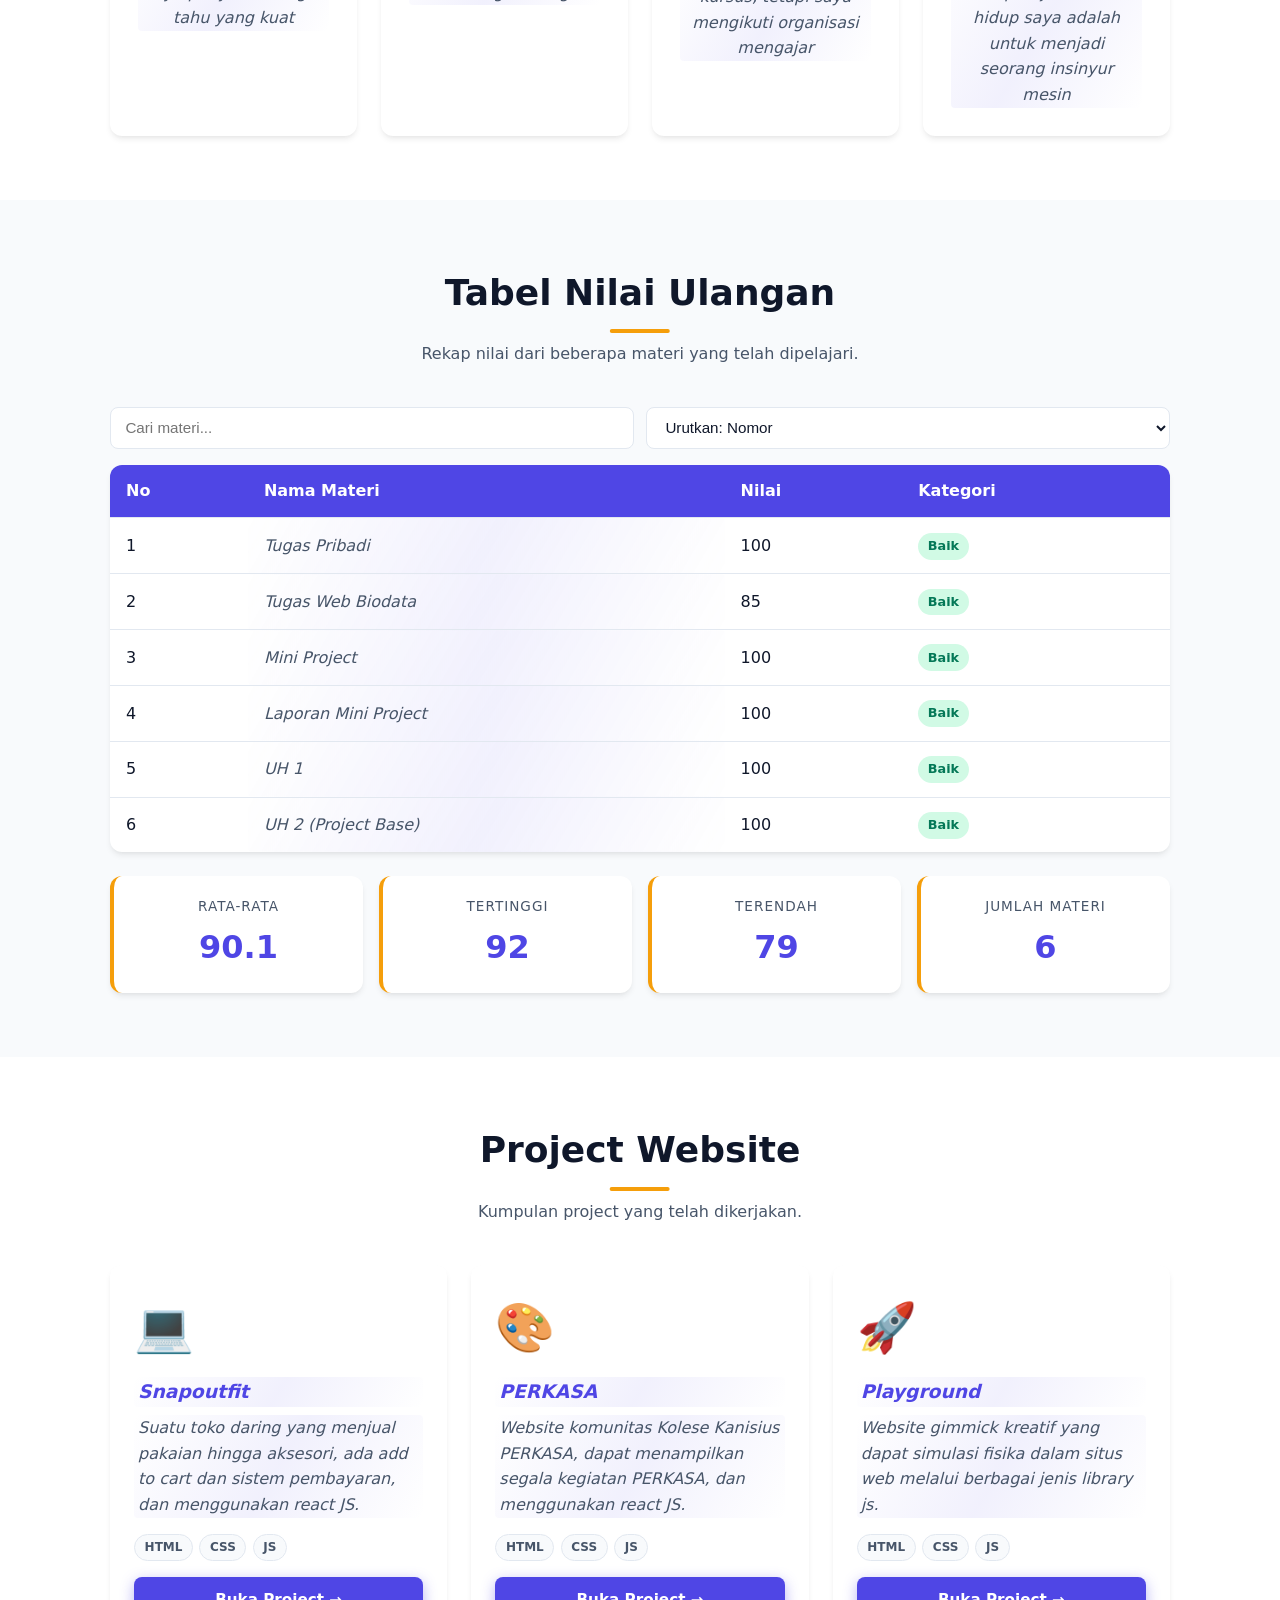
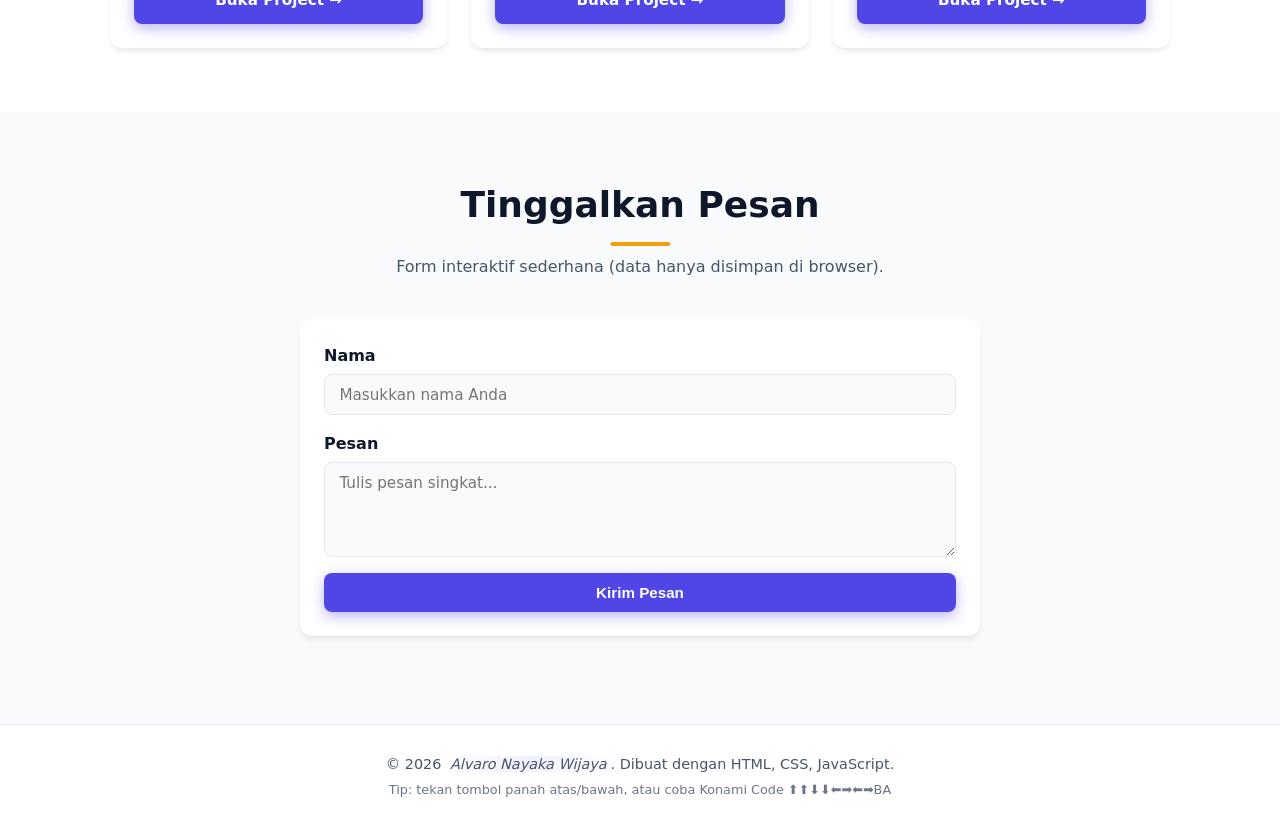
==== commit 2d071591: "Update index.html" ====
--- a/index.html
+++ b/index.html
@@ -63,7 +63,7 @@
           <div class="biodata-photo">
             <div class="photo-frame" id="photoFrame">
               <div class="photo-placeholder">
-                <img src="https://media.discordapp.net/attachments/1279268600829706260/1505527765451931670/IMG_20260517_084719.jpg?ex=6a1233be&is=6a10e23e&hm=1298b04ecc867a02343936d5dac13252a4f25fe3332c672b7b7bff64ab521e39&=&format=webp&width=765&height=1020" alt="foto">
+                <img src="https://media.discordapp.net/attachments/1279268600829706260/1507628941740081223/image.png?ex=6a12985e&is=6a1146de&hm=914759aedd3bf004cff727fcadbd2e6056823e64de6a29eb02d17396de4a53ed&=&format=webp&quality=lossless&width=765&height=1020" alt="foto">
               </div>
             </div>
             <button class="btn btn-ghost" id="uploadBtn" fdprocessedid="230h">Unggah Foto Baru</button>
